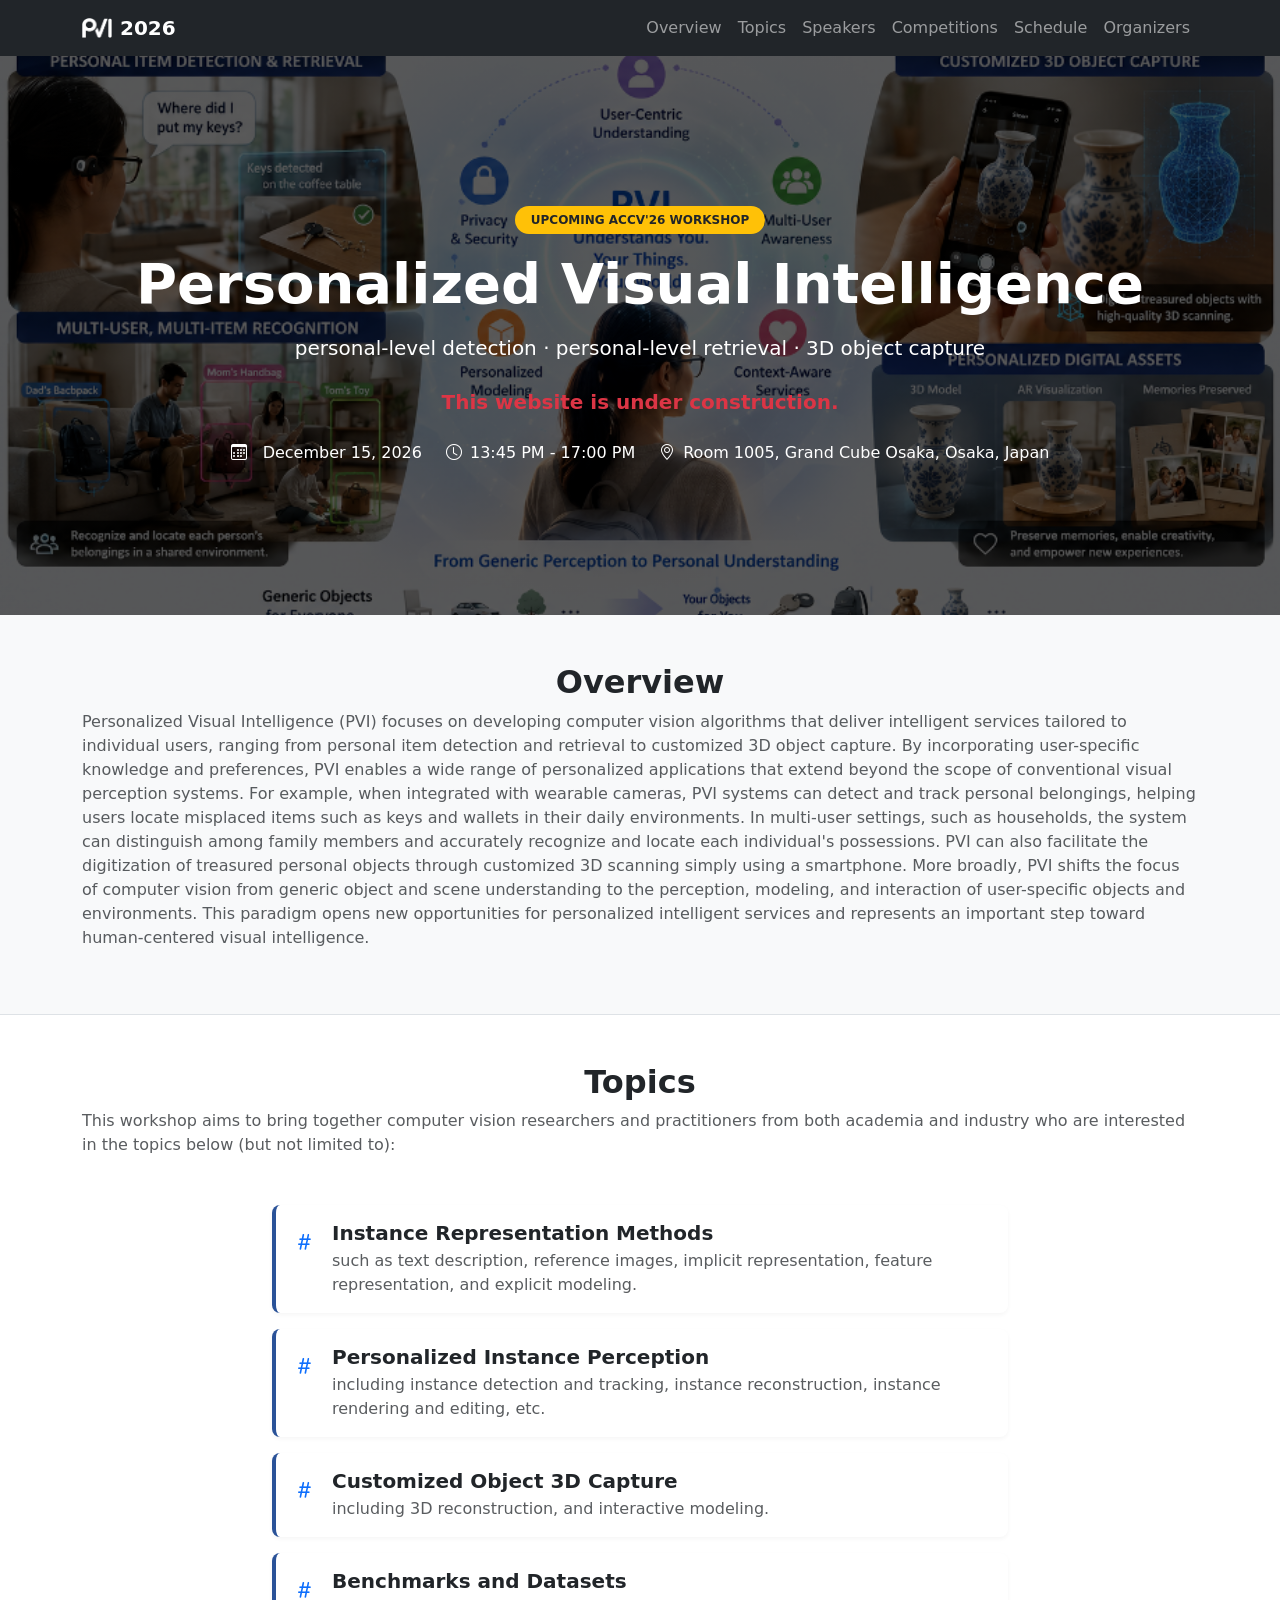
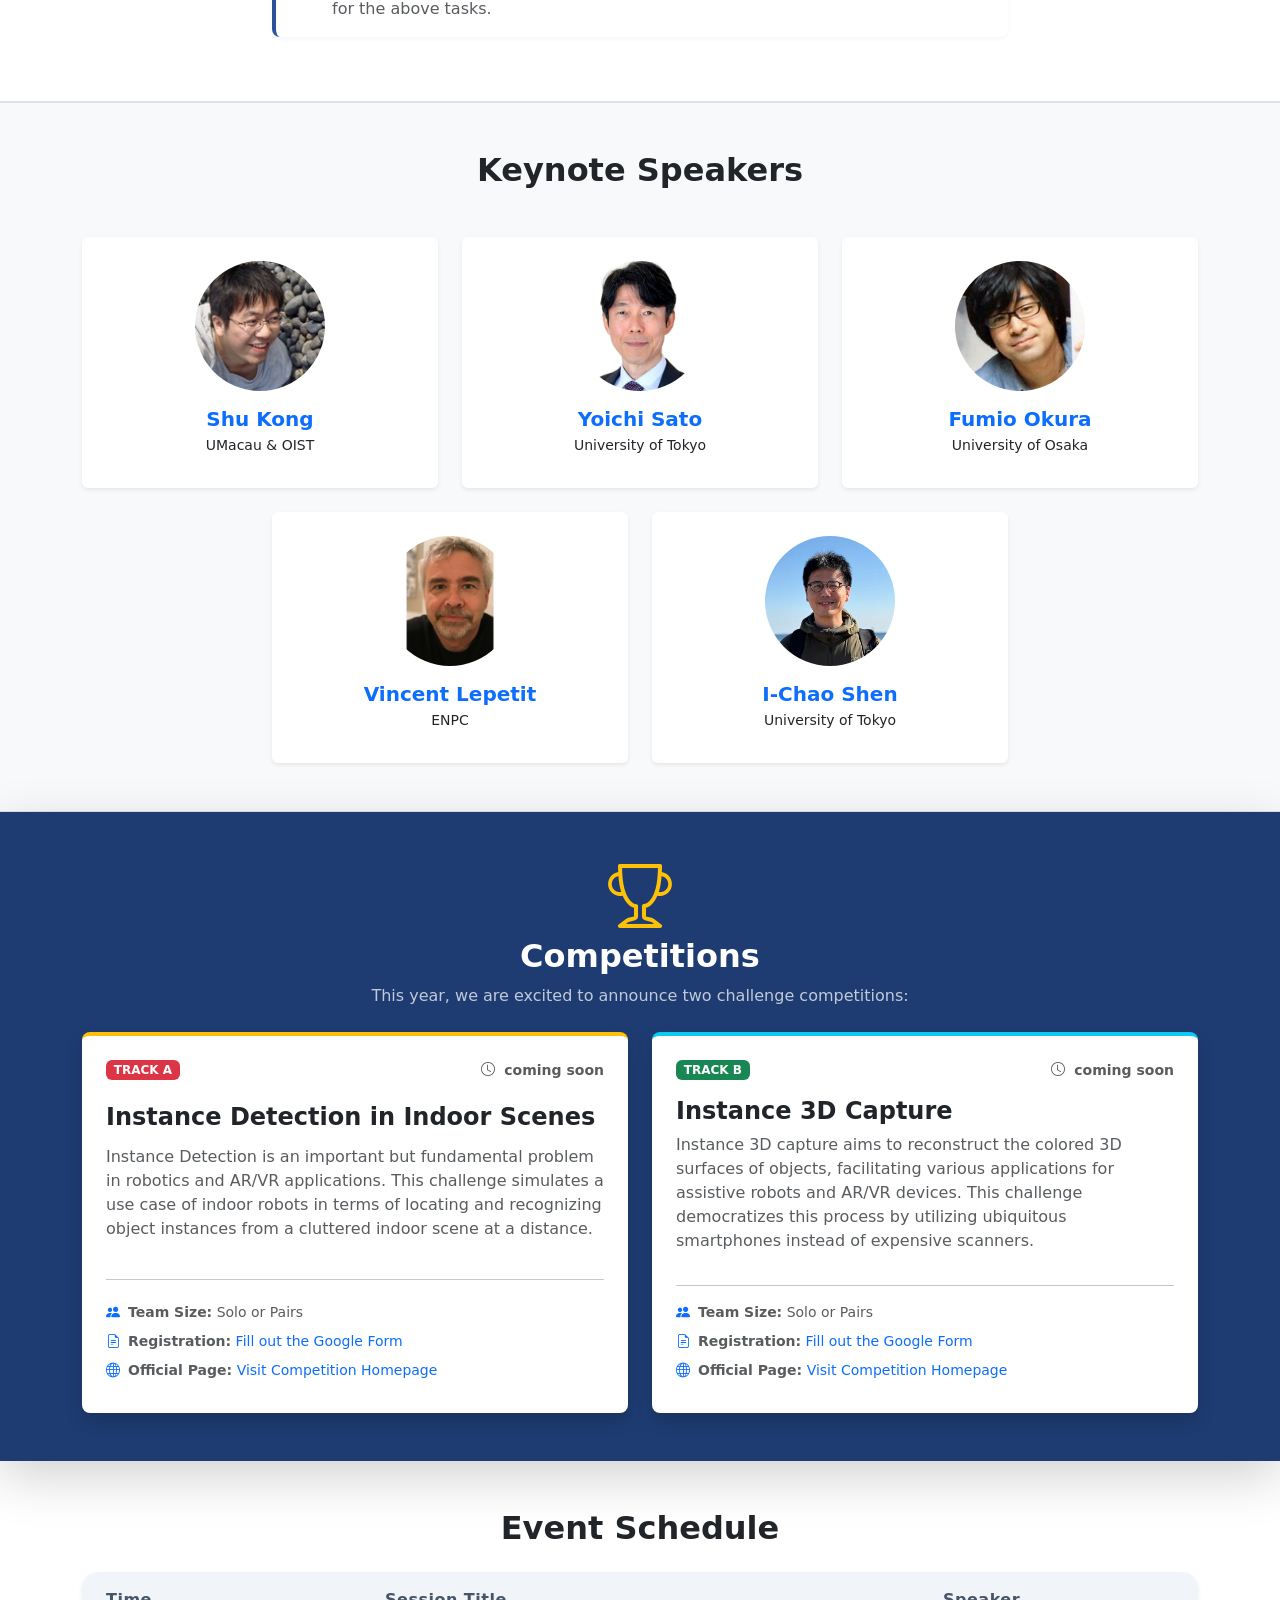
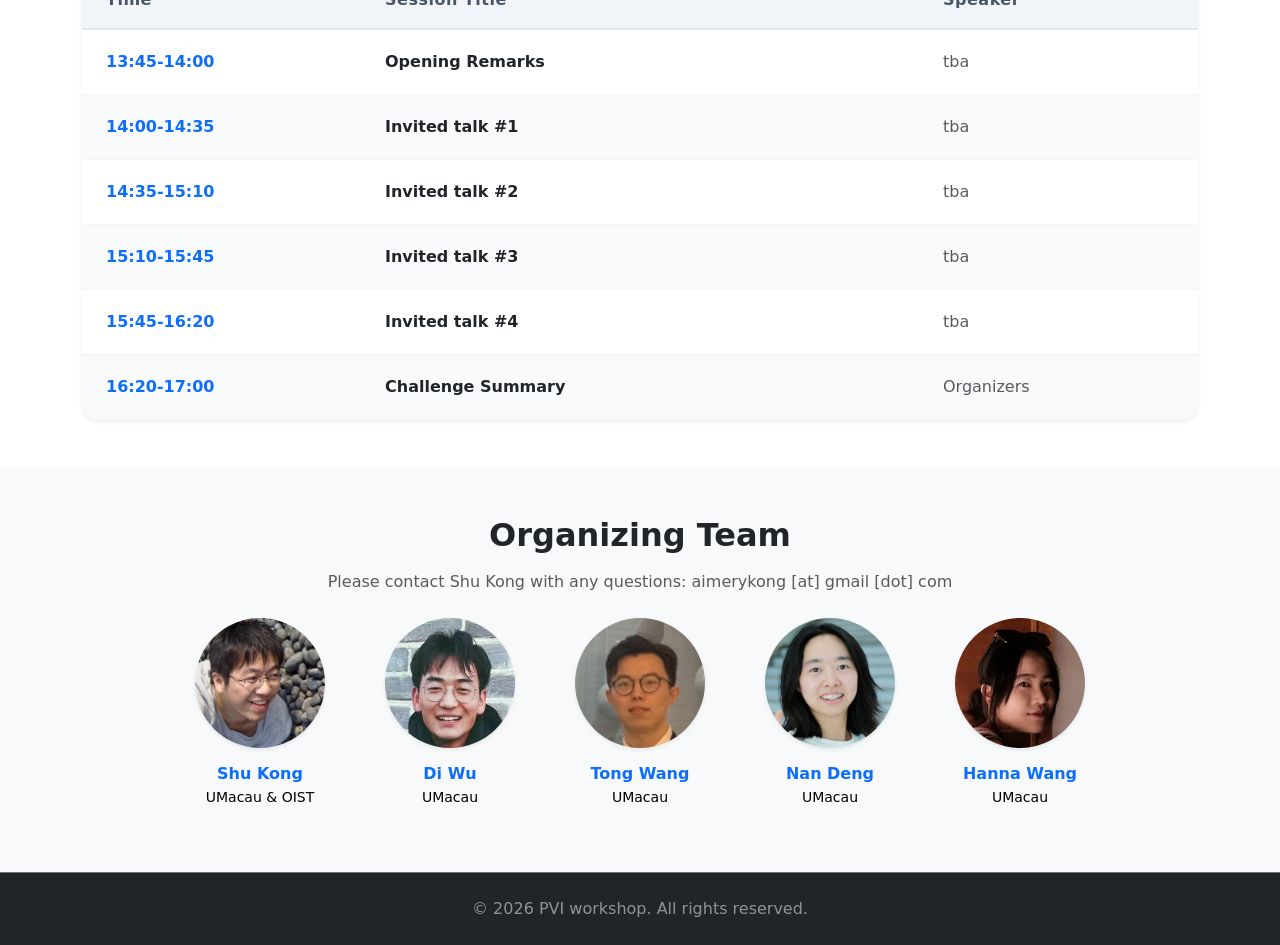
==== index.html @ 4483940f "update workshop data, time & room" ====
<!DOCTYPE html>
<html lang="en">
<head>
    <meta charset="UTF-8">
    <meta name="viewport" content="width=device-width, initial-scale=1.0">
    <title>PVI 2026</title>
    <!-- Bootstrap 5 CSS -->
    <link href="https://cdn.jsdelivr.net/npm/bootstrap@5.3.3/dist/css/bootstrap.min.css" rel="stylesheet">
    <!-- Bootstrap Icons -->
    <link href="https://cdn.jsdelivr.net/npm/bootstrap-icons@1.11.3/font/bootstrap-icons.min.css" rel="stylesheet">
    <style>
        .hero-section {
            background: linear-gradient(rgba(0, 0, 0, 0.65), rgba(0, 0, 0, 0.65)), 
                        url('assets/images/PVI_overview.png');
            
            background-size: cover;
            background-position: center;
            background-repeat: no-repeat;
            
            color: white;
            padding: 150px 0;
        }

        .speaker-card img, .organizer-card img {
            width: 130px;
            height: 130px;
            object-fit: cover;
        }

        .bg-competitions { background-color: #1e3c72; color: #ffffff; }
        
        .topic-list-item {
            padding: 1rem;
            background: #ffffff;
            border-radius: 8px;
            box-shadow: 0 2px 4px rgba(0,0,0,0.04);
            margin-bottom: 1rem;
            border-left: 4px solid #2a5298;
        }

        /*custom table*/
        .custom-table-modern {
            border-collapse: separate;
            border-spacing: 0;
        }
        .custom-table-modern thead th {
            background-color: #f1f5f9;
            color: #475569;
            font-weight: 700;
            font-size: 1rem;
            letter-spacing: 0.5px;
            padding: 16px 24px;
            border-bottom: 2px solid #e2e8f0;
        }
        .custom-table-modern tbody td {
            padding: 20px 24px;
            border-bottom: 1px solid #f1f5f9;
            transition: all 0.2s ease;
        }
        .custom-table-modern tbody tr:nth-child(even) td {
            background-color: #f8fafc;
        }
    </style>
</head>
<body>

    <!-- Navigation -->
    <nav class="navbar navbar-expand-lg navbar-dark bg-dark sticky-top">
        <div class="container">
            <a class="navbar-brand fw-bold d-inline-flex align-items-center" href="https://personalized-visual-intelligence.github.io">
                <img src="assets/images/PVI_white.png" alt="PVI Logo" width="30" height="20" class="me-2">
                2026
            </a>
            <button class="navbar-toggler" type="button" data-bs-toggle="collapse" data-bs-target="#navbarNav">
                <span class="navbar-toggler-icon"></span>
            </button>
            <div class="collapse navbar-collapse" id="navbarNav">
                <ul class="navbar-nav ms-auto">
                    <li class="nav-item"><a class="nav-link" href="#overview">Overview</a></li>
                    <li class="nav-item"><a class="nav-link" href="#topics">Topics</a></li>
                    <li class="nav-item"><a class="nav-link" href="#speakers">Speakers</a></li>
                    <li class="nav-item"><a class="nav-link" href="#competitions">Competitions</a></li>
                    <li class="nav-item"><a class="nav-link" href="#schedule">Schedule</a></li>
                    <li class="nav-item"><a class="nav-link" href="#organizers">Organizers</a></li>
                </ul>
            </div>
        </div>
    </nav>
    

    <!-- Hero Section -->
    <header class="hero-section text-center">
        <div class="container">
            <span class="badge bg-warning text-dark mb-3 px-3 py-2 rounded-pill fw-bold">UPCOMING ACCV'26 WORKSHOP</span>
            <h1 class="display-4 fw-bold mb-3">Personalized Visual Intelligence</h1>
            <p class="lead mb-4">personal-level detection ·  personal-level retrieval · 3D object capture</p>
            <p class="lead mb-4 text-danger fw-bold">This website is under construction.</p>
            <div class="d-flex justify-content-center gap-4">
                <div><i class="bi bi-calendar3 me-3"></i>December 15, 2026</div>
                <div><i class="bi bi-clock me-2"></i>13:45 PM - 17:00 PM</div>
                <div><i class="bi bi-geo-alt me-2"></i>Room 1005, Grand Cube Osaka, Osaka, Japan</div>
            </div>
        </div>
    </header>



    <!-- Overview Section -->
    <section id="overview" class="py-5 bg-light">
        <div class="container">
            <div class="row align-items-center">
                <h2 class="text-center fw-bold mb-2">Overview</h2>
                <p class="text-muted">
                    Personalized Visual Intelligence (PVI) focuses on developing computer vision algorithms that 
                    deliver intelligent services tailored to individual users, ranging from personal item detection 
                    and retrieval to customized 3D object capture. By incorporating user-specific knowledge and preferences, 
                    PVI enables a wide range of personalized applications that extend beyond the scope of conventional visual perception systems. 
                    For example, when integrated with wearable cameras, PVI systems can detect and track personal belongings, 
                    helping users locate misplaced items such as keys and wallets in their daily environments. 
                    In multi-user settings, such as households, the system can distinguish among family members and accurately recognize and locate each individual's possessions. 
                    PVI can also facilitate the digitization of treasured personal objects through customized 3D scanning simply using a smartphone. 
                    More broadly, PVI shifts the focus of computer vision from generic object and scene understanding to the perception, 
                    modeling, and interaction of user-specific objects and environments. 
                    This paradigm opens new opportunities for personalized intelligent services and represents an important step toward human-centered visual intelligence. 
                </p>
            </div>
        </div>
    </section>

    <!-- Topics Section -->
    <section id="topics" class="py-5 bg-white border-top border-bottom">
        <div class="container">
            <h2 class="text-center fw-bold mb-2">Topics</h2>
            <p class="text-muted mb-5">This workshop aims to bring together computer vision researchers and practitioners from both academia and industry who are interested in the topics below (but not limited to):</p>
            
            <div class="row justify-content-center">
                <div class="col-lg-8">
                    <!-- Bulleted Style List Group -->
                    <div class="topic-list-item d-flex align-items-start">
                        <i class="bi bi-hash text-primary fs-4 me-3 mt-1"></i>
                        <div>
                            <h5 class="fw-bold mb-1">Instance Representation Methods</h5>
                            <p class="text-muted mb-0">such as text description, reference images, implicit representation, feature representation, and explicit modeling.</p>
                        </div>
                    </div>

                    <div class="topic-list-item d-flex align-items-start">
                        <i class="bi bi-hash text-primary fs-4 me-3 mt-1"></i>
                        <div>
                            <h5 class="fw-bold mb-1">Personalized Instance Perception</h5>
                            <p class="text-muted mb-0">including instance detection and tracking, instance reconstruction, instance rendering and editing, etc.</p>
                        </div>
                    </div>

                    <div class="topic-list-item d-flex align-items-start">
                        <i class="bi bi-hash text-primary fs-4 me-3 mt-1"></i>
                        <div>
                            <h5 class="fw-bold mb-1">Customized Object 3D Capture</h5>
                            <p class="text-muted mb-0">including 3D reconstruction, and interactive modeling.</p>
                        </div>
                    </div>

                    <div class="topic-list-item d-flex align-items-start">
                        <i class="bi bi-hash text-primary fs-4 me-3 mt-1"></i>
                        <div>
                            <h5 class="fw-bold mb-1">Benchmarks and Datasets</h5>
                            <p class="text-muted mb-0">for the above tasks.</p>
                        </div>
                    </div>
                </div>
            </div>
        </div>
    </section>

    
    <!-- Speakers Section -->
    <section id="speakers" class="py-5 bg-light border-top border-bottom">
        <div class="container">
            <h2 class="text-center fw-bold mb-5">Keynote Speakers</h2>
            <div class="row g-4 justify-content-center">
                <!-- Speaker 1 -->
                <div class="col-md-5 col-lg-4">
                    <a href="http://aimerykong.github.io/" class="text-decoration-none" target="_blank">
                        <div class="card h-100 text-center shadow-sm p-4 speaker-card border-0">
                            <img src="assets/images/shu.jpg" class="rounded-circle mx-auto mb-3" alt="Shu Kong">
                            <h5 class="fw-bold mb-1 text-primary">Shu Kong</h5>
                            <p class="small mb-2">UMacau & OIST</p>
                        </div>
                    </a>
                </div>
                <!-- Speaker 2 -->
                <div class="col-md-5 col-lg-4">
                    <a href="https://sites.google.com/ut-vision.org/ysato/" class="text-decoration-none" target="_blank">
                        <div class="card h-100 text-center shadow-sm p-4 speaker-card border-0">
                            <img src="assets/images/yoichi-sato.png" class="rounded-circle mx-auto mb-3" alt="Yoichi Sato">
                            <h5 class="fw-bold mb-1 text-primary">Yoichi Sato</h5>
                            <p class="small mb-2">University of Tokyo</p>
                        </div>
                    </a>
                </div>
                <!-- Speaker 3 -->
                <div class="col-md-5 col-lg-4">
                    <a href="https://fokura.jp/" class="text-decoration-none" target="_blank">
                        <div class="card h-100 text-center shadow-sm p-4 speaker-card border-0">
                            <img src="assets/images/fumio-okura.jpg" class="rounded-circle mx-auto mb-3" alt="Fumio Okura">
                            <h5 class="fw-bold mb-1 text-primary">Fumio Okura</h5>
                            <p class="small mb-2">University of Osaka</p>
                        </div>
                    </a>
                </div>
                <!-- Speaker 4 -->
                <div class="col-md-5 col-lg-4">
                    <a href="https://vincentlepetit.github.io/publications/" class="text-decoration-none" target="_blank">
                        <div class="card h-100 text-center shadow-sm p-4 speaker-card border-0">
                            <img src="assets/images/vincent-lepetit.png" class="rounded-circle mx-auto mb-3" alt="Vincent Lepetit">
                            <h5 class="fw-bold mb-1 text-primary">Vincent Lepetit</h5>
                            <p class="small mb-2">ENPC</p>
                        </div>
                    </a>
                </div>
                <!-- Speaker 5 -->
                <div class="col-md-5 col-lg-4">
                    <a href="https://jdily.github.io/" class="text-decoration-none" target="_blank">
                        <div class="card h-100 text-center shadow-sm p-4 speaker-card border-0">
                            <img src="assets/images/ichao.jpg" class="rounded-circle mx-auto mb-3" alt="I-Chao Shen">
                            <h5 class="fw-bold mb-1 text-primary">I-Chao Shen</h5>
                            <p class="small mb-2">University of Tokyo</p>
                        </div>
                    </a>
                </div>
            </div>
        </div>
    </section>


    <!-- Competitions Section (Dark Slate Background for high contrast) -->
    <section id="competitions" class="py-5 bg-competitions shadow-lg">
        <div class="container">
            <div class="text-center mb-4">
                <i class="bi bi-trophy display-3 text-warning mb-2"></i>
                <h2 class="fw-bold">Competitions</h2>
                <p class="text-light opacity-75">This year, we are excited to announce two challenge competitions:</p>            
            </div>

            <div class="row g-4">
                <!-- Competition 1 -->
                <div class="col-md-6">
                    <div class="bg-white text-dark p-4 rounded-3 h-100 d-flex flex-column justify-content-between border-top border-4 border-warning shadow">
                        <div class="d-flex justify-content-between align-items-center mb-3">
                            <span class="badge bg-danger">TRACK A</span>
                            <small class="text-muted fw-bold"><i class="bi bi-clock me-1"></i> coming soon</small>
                        </div>
                        <h4 class="fw-bold mb-2">Instance Detection in Indoor Scenes</h4>
                        <p class="text-muted">
                            Instance Detection is an important but fundamental problem in robotics and AR/VR applications. 
                            This challenge simulates a use case of indoor robots in terms of locating and recognizing object instances from a cluttered indoor scene at a distance.
                        </p>
                        <hr>
                        
                        <ul class="list-unstyled text-muted small mb-0">
                            <li class="mb-2">
                                <i class="bi bi-people-fill text-primary me-2"></i><strong>Team Size:</strong> Solo or Pairs
                            </li>
                            <li class="mb-2">
                                <i class="bi bi-file-earmark-text text-primary me-2"></i><strong>Registration:</strong> 
                                <a href="#" target="_blank" class="text-decoration-none">Fill out the Google Form</a>
                            </li>
                            <li class="mb-2">
                                <i class="bi bi-globe text-primary me-2"></i><strong>Official Page:</strong> 
                                <a href="#" target="_blank" class="text-decoration-none">Visit Competition Homepage</a>
                            </li>
                        </ul>
                    </div>
                </div>
                
                <!-- Competition 2 -->
                <div class="col-md-6">
                    <div class="bg-white text-dark p-4 rounded-3 h-100 d-flex flex-column justify-content-between border-top border-4 border-info shadow">
                        <div class="d-flex justify-content-between align-items-center mb-3">
                            <span class="badge bg-success">TRACK B</span>
                            <small class="text-muted fw-bold"><i class="bi bi-clock me-1"></i> coming soon</small>
                        </div>
                        <h4 class="fw-bold mb-2">Instance 3D Capture</h4>
                        <p class="text-muted">
                            Instance 3D capture aims to reconstruct the colored 3D surfaces of objects, facilitating various applications for assistive robots and AR/VR devices. 
                            This challenge democratizes this process by utilizing ubiquitous smartphones instead of expensive scanners.
                        </p>
                        <hr>

                        <ul class="list-unstyled text-muted small mb-0">
                            <li class="mb-2">
                                <i class="bi bi-people-fill text-primary me-2"></i><strong>Team Size:</strong> Solo or Pairs
                            </li>
                            <li class="mb-2">
                                <i class="bi bi-file-earmark-text text-primary me-2"></i><strong>Registration:</strong> 
                                <a href="#" target="_blank" class="text-decoration-none">Fill out the Google Form</a>
                            </li>
                            <li class="mb-2">
                                <i class="bi bi-globe text-primary me-2"></i><strong>Official Page:</strong> 
                                <a href="#" target="_blank" class="text-decoration-none">Visit Competition Homepage</a>
                            </li>
                        </ul>
                    </div>
                </div>
            </div>
        </div>
    </section>

    <!-- Schedule Section -->
    <section id="schedule" class="py-5 bg-schedule">
        <div class="container">
            <h2 class="text-center fw-bold mb-4">Event Schedule</h2>
            <div class="table-responsive shadow-sm rounded-4 border-0">
                <table class="table table-hover align-middle mb-0 custom-table-modern">
                    <thead>
                        <tr>
                            <th style="width: 25%">Time</th>
                            <th style="width: 50%">Session Title</th>
                            <th style="width: 25%">Speaker</th>
                        </tr>
                    </thead>
                    <tbody>
                        <tr>
                            <td class="fw-bold text-primary">13:45-14:00</td>
                            <td><span class="fw-bold text-dark">Opening Remarks</span></td>
                            <td><span class="text-muted">tba</span></td>
                        </tr>
                        <tr>
                            <td class="fw-bold text-primary">14:00-14:35</td>
                            <td><span class="fw-bold text-dark">Invited talk #1</span></td>
                            <td><span class="text-muted">tba</span></td>
                        </tr>
                        <tr>
                            <td class="fw-bold text-primary">14:35-15:10</td>
                            <td><span class="fw-bold text-dark">Invited talk #2</span></td>
                            <td><span class="text-muted">tba</span></td>
                        </tr>
                        <tr>
                            <td class="fw-bold text-primary">15:10-15:45</td>
                            <td><span class="fw-bold text-dark">Invited talk #3</span></td>
                            <td><span class="text-muted">tba</span></td>
                        </tr>
                        <tr>
                            <td class="fw-bold text-primary">15:45-16:20</td>
                            <td><span class="fw-bold text-dark">Invited talk #4</span></td>
                            <td><span class="text-muted">tba</span></td>
                        </tr>
                        <tr>
                            <td class="fw-bold text-primary">16:20-17:00</td>
                            <td><span class="fw-bold text-dark">Challenge Summary</span></td>
                            <td><span class="text-muted">Organizers</span></td>
                        </tr>
                    </tbody>
                </table>
            </div>
        </div>
    </section>



    <!-- Organizers Section -->
    <section id="organizers" class="py-5 bg-light">
        <div class="container">
            <h2 class="text-center fw-bold mb-3">Organizing Team</h2>
            <p class="text-center text-muted mb-4">Please contact Shu Kong with any questions: aimerykong [at] gmail [dot] com </p>
            <div class="row g-4 justify-content-center">
                <!-- Organizer 1 -->
                <div class="col-6 col-md-2">
                    <a href="http://aimerykong.github.io/" class="text-decoration-none" target="_blank">
                        <div class="text-center organizer-card">
                            <img src="assets/images/shu.jpg" class="rounded-circle mx-auto mb-3 shadow-sm" alt="Shu Kong">
                            <h6 class="fw-bold mb-1">Shu Kong</h6>
                            <p class="text-black small">UMacau & OIST</p>
                        </div>
                    </a>
                </div>
                <!-- Organizer 2 -->
                <div class="col-6 col-md-2">
                    <a href="https://diwu96063.github.io/" class="text-decoration-none" target="_blank">
                        <div class="text-center organizer-card">
                            <img src="assets/images/Di-Wu.jpg" class="rounded-circle mx-auto mb-3 shadow-sm" alt="Di Wu">
                            <h6 class="fw-bold mb-1">Di Wu</h6>
                            <p class="text-black small">UMacau</p>
                        </div>
                    </a>
                </div>
                <!-- Organizer 3 -->
                <div class="col-6 col-md-2">
                    <a href="https://leowangtong.github.io/" class="text-decoration-none" target="_blank">
                        <div class="text-center organizer-card">
                            <img src="assets/images/Tong-Wang.jpg" class="rounded-circle mx-auto mb-3 shadow-sm" alt="Tong Wang">
                            <h6 class="fw-bold mb-1">Tong Wang</h6>
                            <p class="text-black small">UMacau</p>
                        </div>
                    </a>
                </div>
                <!-- Organizer 4 -->
                <div class="col-6 col-md-2">
                    <a href="https://elowendeng.github.io/" class="text-decoration-none" target="_blank">
                        <div class="text-center organizer-card">
                            <img src="assets/images/Nan-Deng.jpeg" class="rounded-circle mx-auto mb-3 shadow-sm" alt="Nan Deng">
                            <h6 class="fw-bold mb-1">Nan Deng</h6>
                            <p class="text-black small">UMacau</p>
                        </div>
                    </a>
                </div>
                <!-- Organizer 5 -->
                <div class="col-6 col-md-2">
                    <a href="https://hannawang09.github.io/" class="text-decoration-none" target="_blank">
                        <div class="text-center organizer-card">
                            <img src="assets/images/Hanna-Wang.jpg" class="rounded-circle mx-auto mb-3 shadow-sm" alt="Hanna Wang">
                            <h6 class="fw-bold mb-1">Hanna Wang</h6>
                            <p class="text-black small">UMacau</p>
                        </div>
                    </a>
                </div>
            </div>
        </div>
    </section>
    
    <!-- Footer -->
    <footer class="bg-dark text-white-50 text-center py-4 border-top border-secondary">
        <div class="container">
            <p class="mb-0">&copy; 2026 PVI workshop. All rights reserved.</p>
        </div>
    </footer>

    <!-- Bootstrap 5 JS Bundle with Popper -->
    <script src="https://cdn.jsdelivr.net/npm/bootstrap@5.3.3/dist/js/bootstrap.bundle.min.js"></script>
</body>
</html>
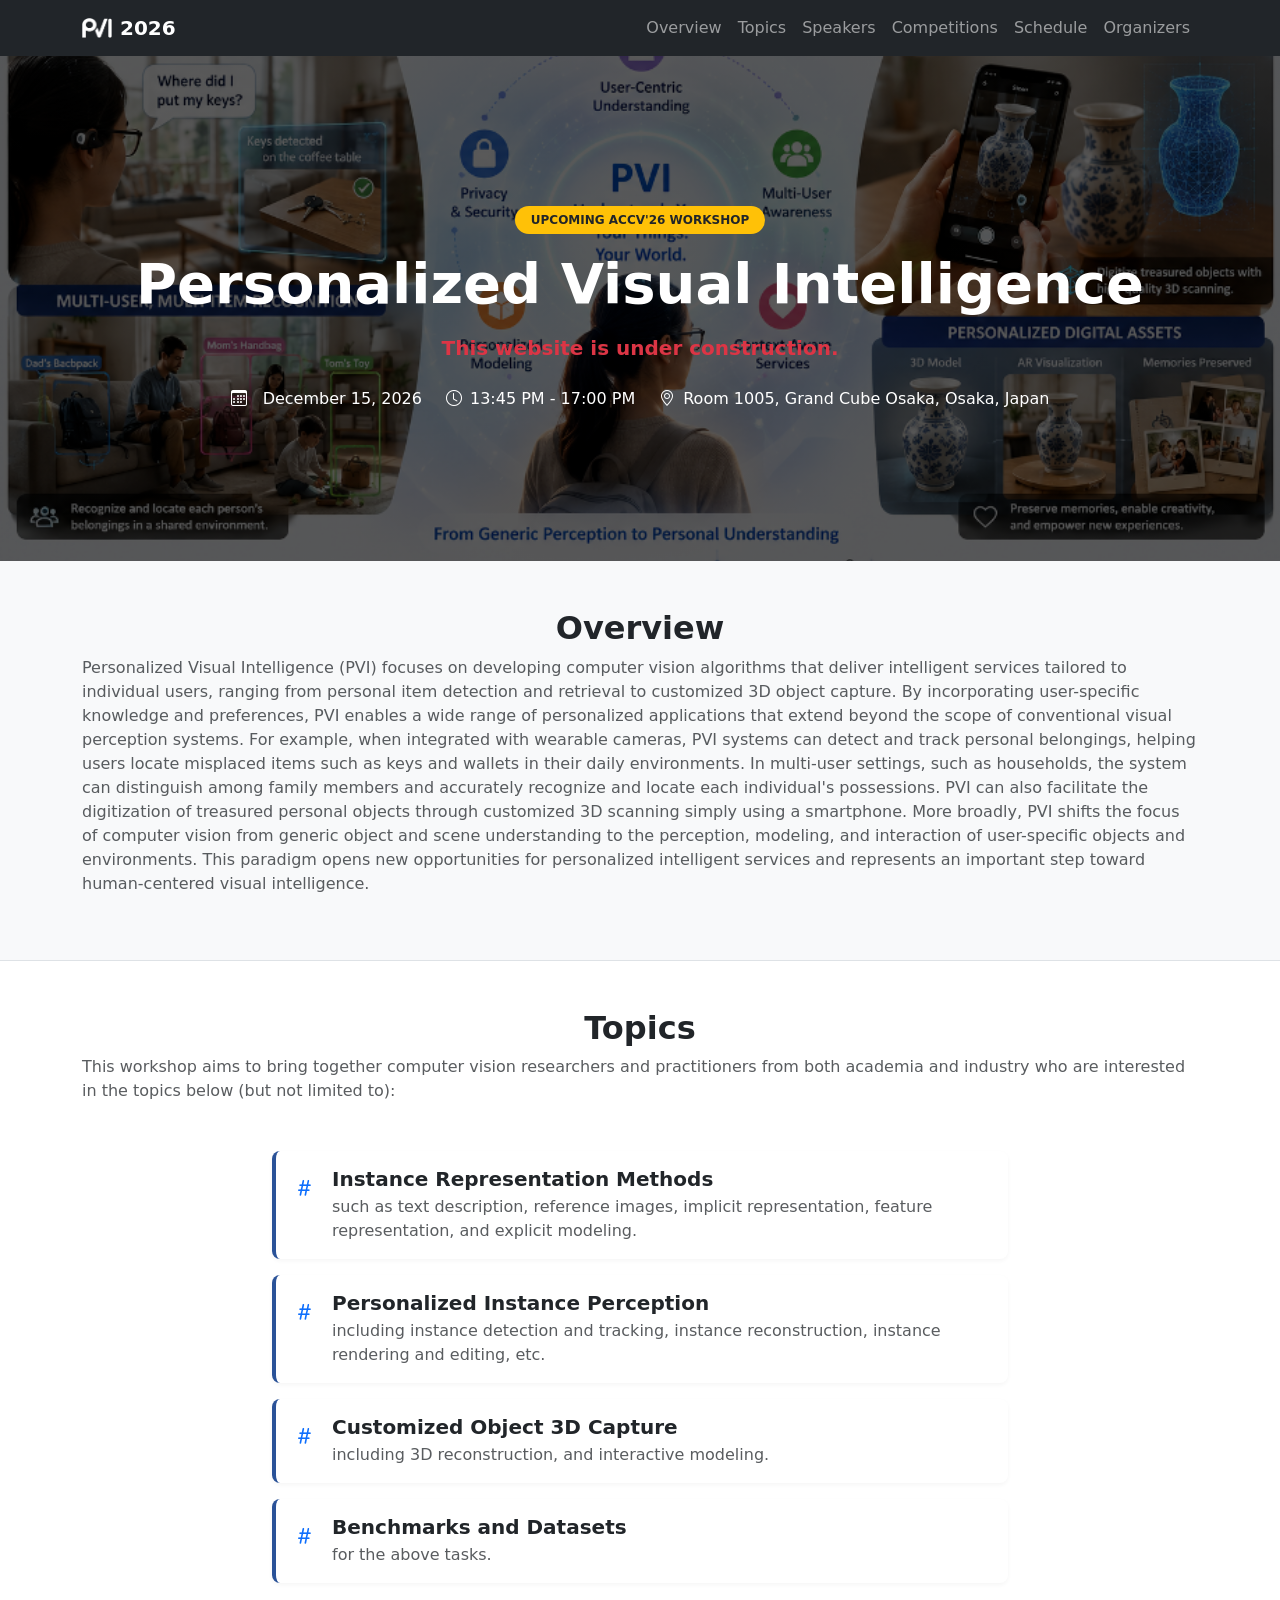
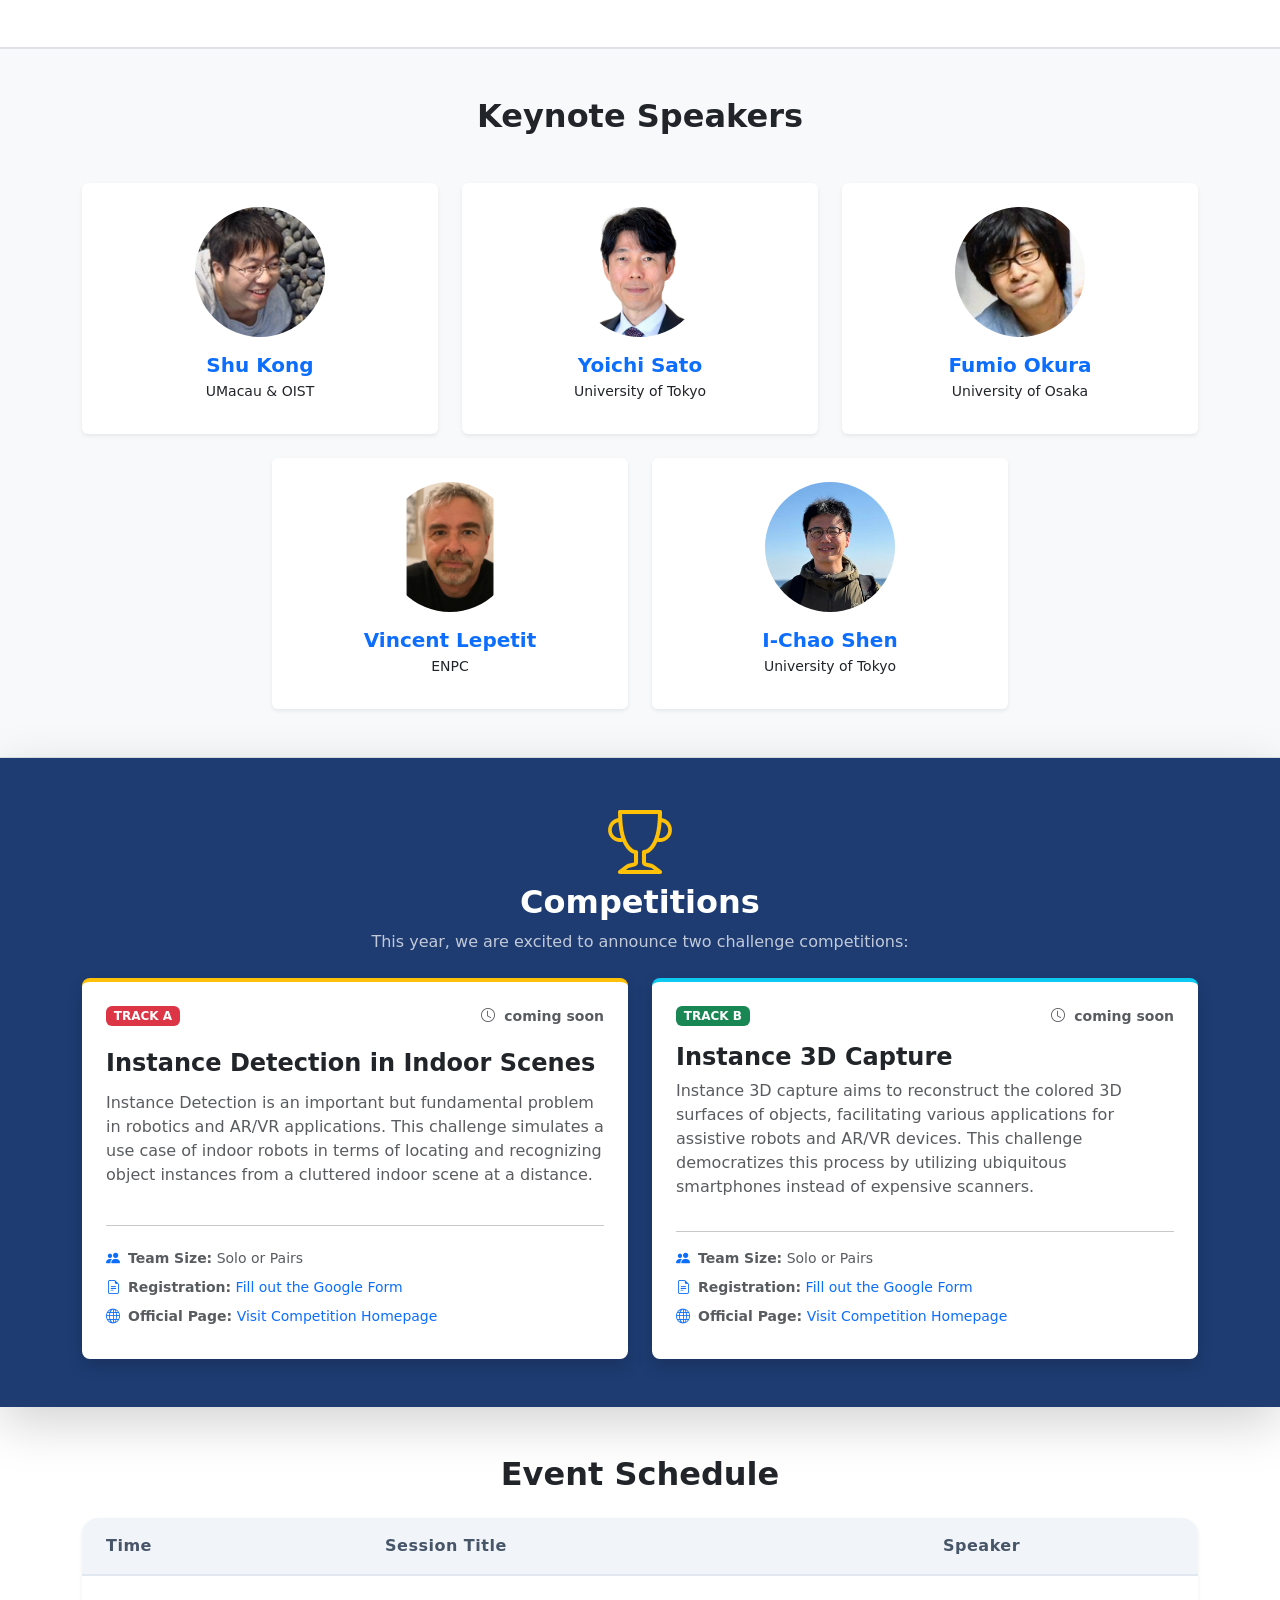
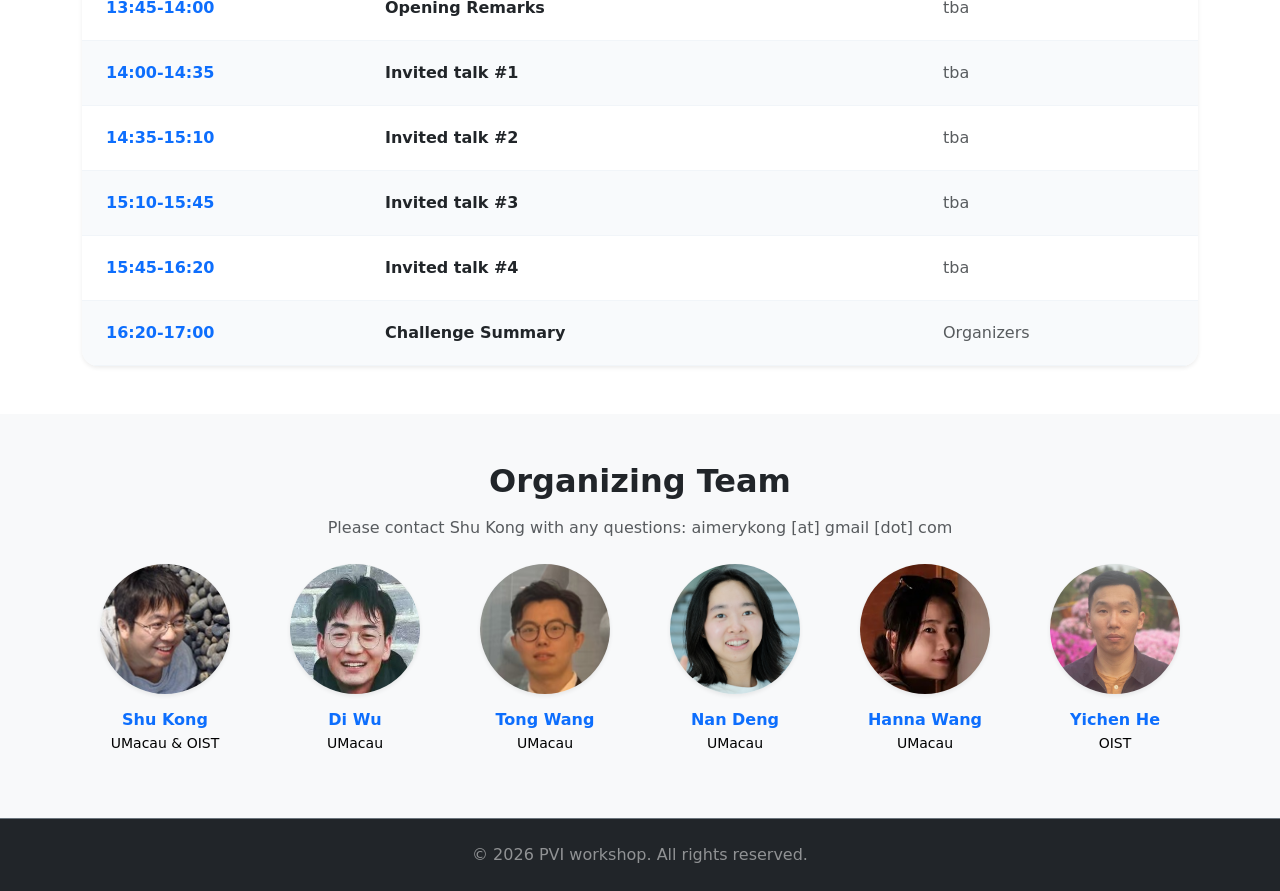
==== commit c2e99fce: "update organizer" ====
--- a/index.html
+++ b/index.html
@@ -3,6 +3,23 @@
 <head>
     <meta charset="UTF-8">
     <meta name="viewport" content="width=device-width, initial-scale=1.0">
+    
+    <!-- Global site tag (gtag.js) - Google Analytics -->
+    <script async src="https://www.googletagmanager.com/gtag/js?id=G-MRE0KJEFWQ"></script>
+    <script>
+      window.dataLayer = window.dataLayer || [];
+      function gtag(){dataLayer.push(arguments);}
+      gtag('js', new Date());
+      gtag('config', 'G-MRE0KJEFWQ');
+    </script>
+
+    <!--Open Graph Related Stuff-->
+    <meta property="og:title" content="Personalized Visual Intelligence">
+    <meta property="og:url" content="https://personalized-visual-intelligence.github.io">
+    <meta property="og:type" content="article">
+    <meta property="og:image" content="https://personalized-visual-intelligence.github.io/assets/images/PVI_overview.png">
+
+
     <title>PVI 2026</title>
     <!-- Bootstrap 5 CSS -->
     <link href="https://cdn.jsdelivr.net/npm/bootstrap@5.3.3/dist/css/bootstrap.min.css" rel="stylesheet">
@@ -93,7 +110,6 @@
         <div class="container">
             <span class="badge bg-warning text-dark mb-3 px-3 py-2 rounded-pill fw-bold">UPCOMING ACCV'26 WORKSHOP</span>
             <h1 class="display-4 fw-bold mb-3">Personalized Visual Intelligence</h1>
-            <p class="lead mb-4">personal-level detection ·  personal-level retrieval · 3D object capture</p>
             <p class="lead mb-4 text-danger fw-bold">This website is under construction.</p>
             <div class="d-flex justify-content-center gap-4">
                 <div><i class="bi bi-calendar3 me-3"></i>December 15, 2026</div>
@@ -414,6 +430,16 @@
                         </div>
                     </a>
                 </div>
+                <!-- Organizer 6 -->
+                <div class="col-6 col-md-2">
+                    <a href="https://www.linkedin.com/in/yichen-he/" class="text-decoration-none" target="_blank">
+                        <div class="text-center organizer-card">
+                            <img src="assets/images/Yichen-He.jpg" class="rounded-circle mx-auto mb-3 shadow-sm" alt="Yichen He">
+                            <h6 class="fw-bold mb-1">Yichen He</h6>
+                            <p class="text-black small">OIST</p>
+                        </div>
+                    </a>
+                </div>
             </div>
         </div>
     </section>
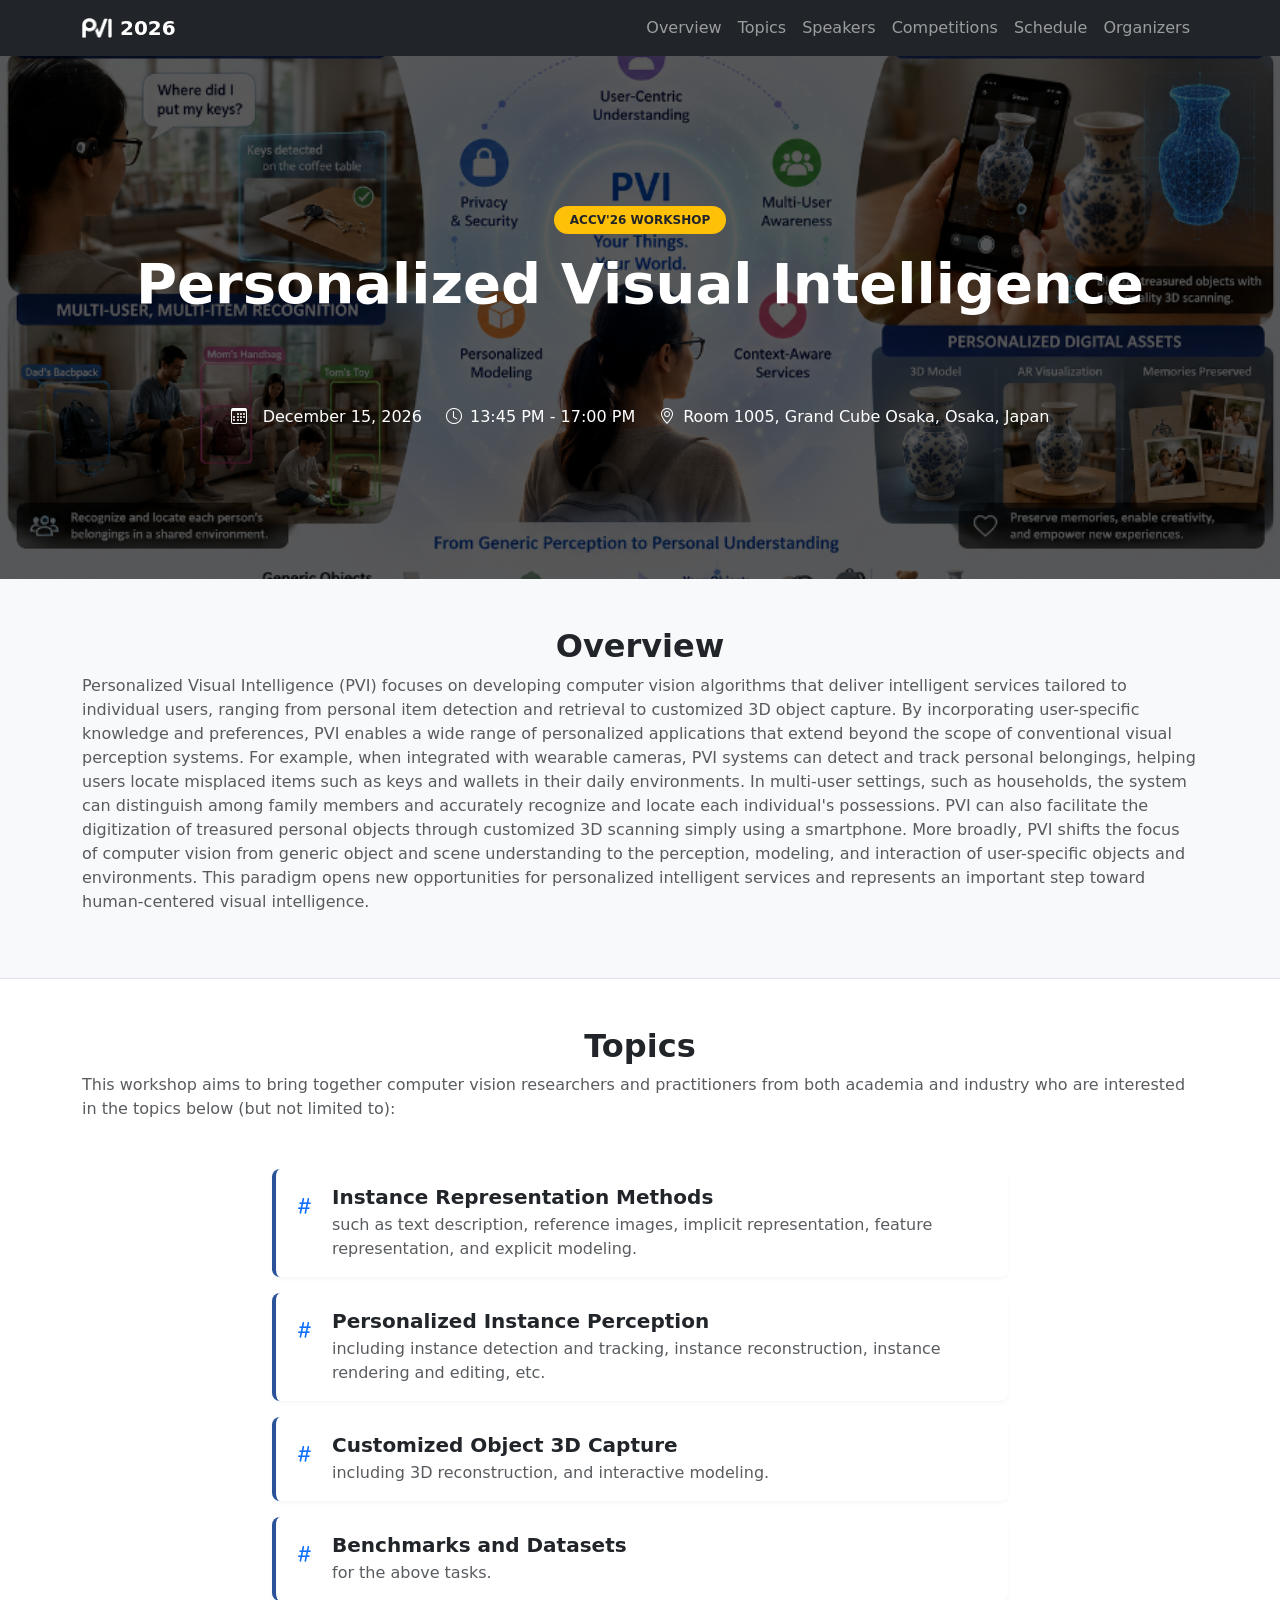
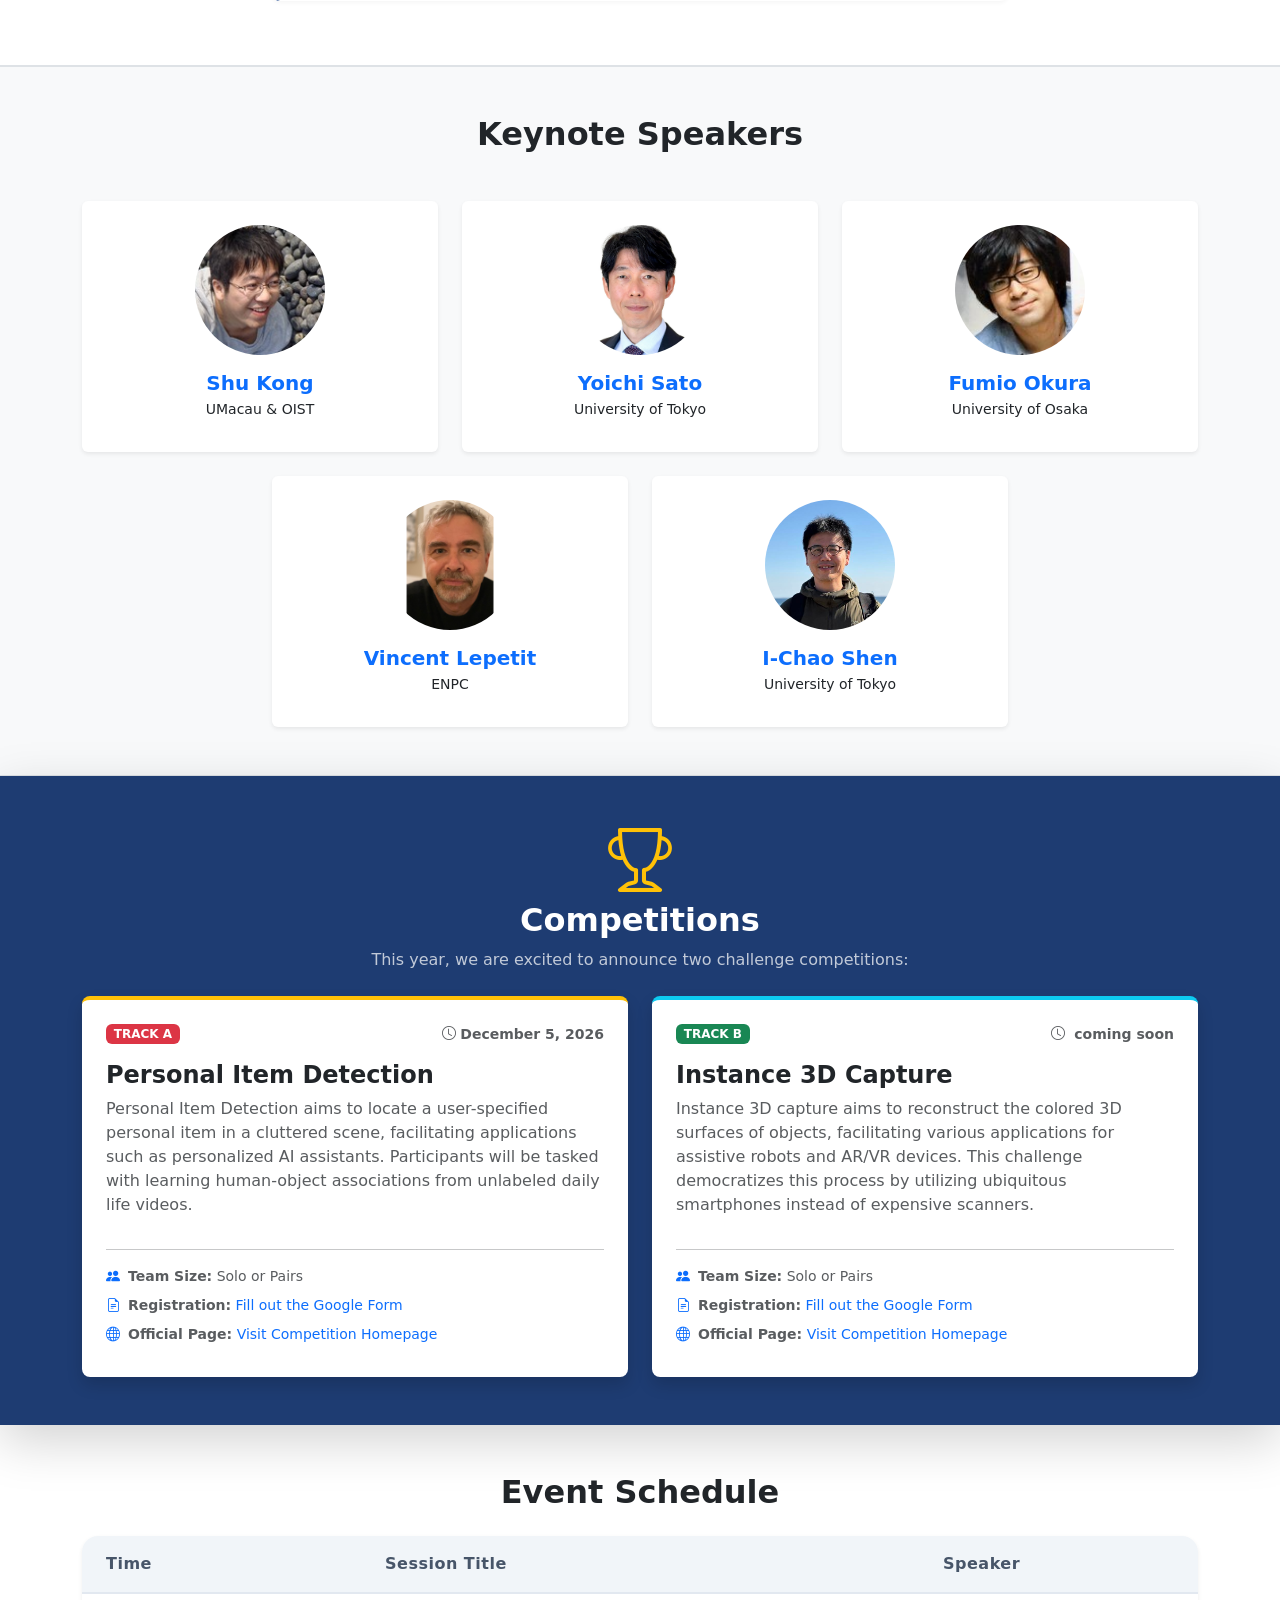
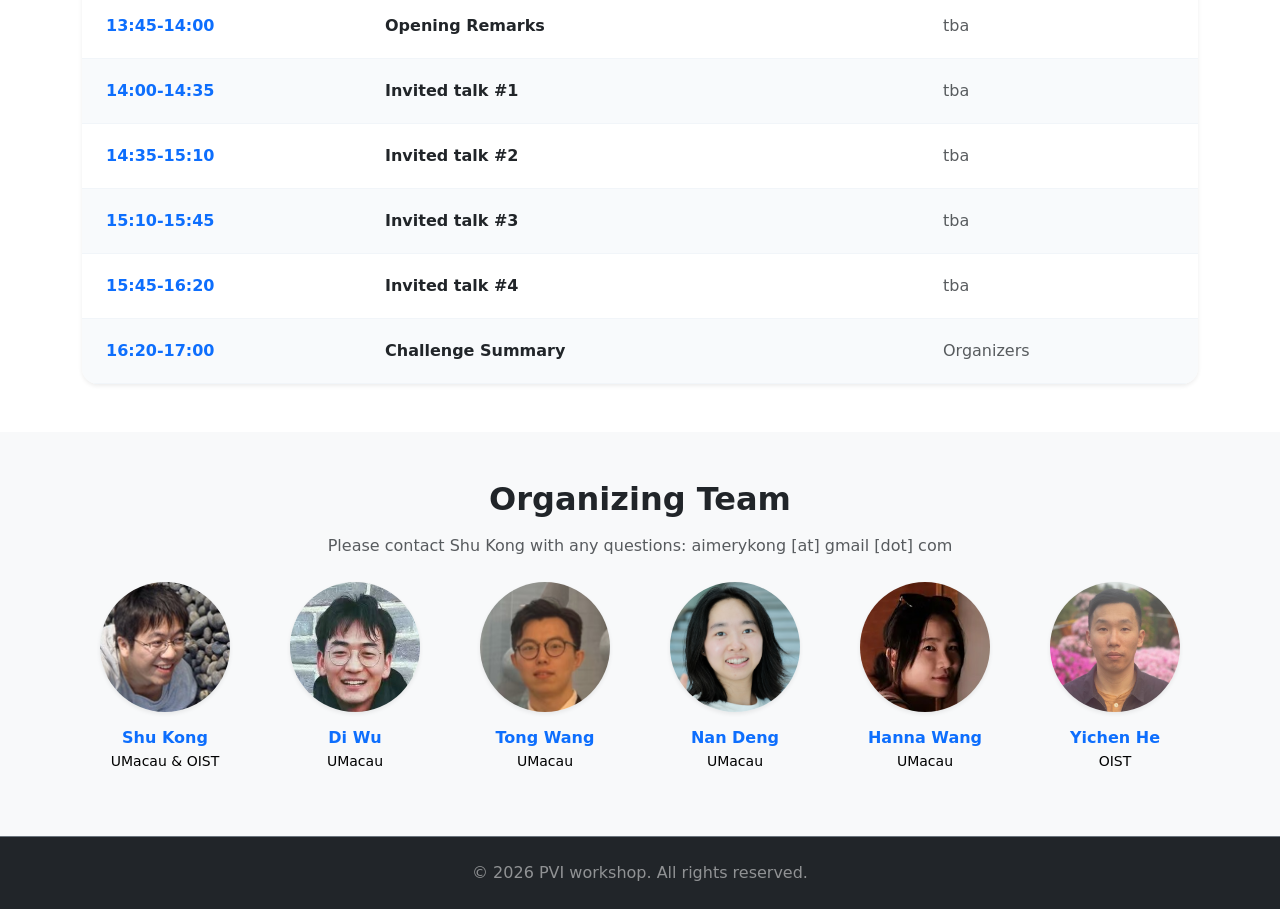
==== commit ddf4e62c: "release PID challenge" ====
--- a/index.html
+++ b/index.html
@@ -108,9 +108,12 @@
     <!-- Hero Section -->
     <header class="hero-section text-center">
         <div class="container">
-            <span class="badge bg-warning text-dark mb-3 px-3 py-2 rounded-pill fw-bold">UPCOMING ACCV'26 WORKSHOP</span>
+            <span class="badge bg-warning text-dark mb-3 px-3 py-2 rounded-pill fw-bold">ACCV'26 WORKSHOP</span>
             <h1 class="display-4 fw-bold mb-3">Personalized Visual Intelligence</h1>
-            <p class="lead mb-4 text-danger fw-bold">This website is under construction.</p>
+            <!-- <p class="lead mb-4 text-danger fw-bold">This website is under construction.</p> -->
+            <br>
+            <br>
+            <br>
             <div class="d-flex justify-content-center gap-4">
                 <div><i class="bi bi-calendar3 me-3"></i>December 15, 2026</div>
                 <div><i class="bi bi-clock me-2"></i>13:45 PM - 17:00 PM</div>
@@ -264,12 +267,12 @@
                     <div class="bg-white text-dark p-4 rounded-3 h-100 d-flex flex-column justify-content-between border-top border-4 border-warning shadow">
                         <div class="d-flex justify-content-between align-items-center mb-3">
                             <span class="badge bg-danger">TRACK A</span>
-                            <small class="text-muted fw-bold"><i class="bi bi-clock me-1"></i> coming soon</small>
-                        </div>
-                        <h4 class="fw-bold mb-2">Instance Detection in Indoor Scenes</h4>
+                            <small class="text-muted fw-bold"><i class="bi bi-clock me-1"></i>December 5, 2026</small>
+                        </div>
+                        <h4 class="fw-bold mb-2">Personal Item Detection</h4>
                         <p class="text-muted">
-                            Instance Detection is an important but fundamental problem in robotics and AR/VR applications. 
-                            This challenge simulates a use case of indoor robots in terms of locating and recognizing object instances from a cluttered indoor scene at a distance.
+                            Personal Item Detection aims to locate a user-specified personal item in a cluttered scene, facilitating applications such as personalized AI assistants. 
+                            Participants will be tasked with learning human-object associations from unlabeled daily life videos.
                         </p>
                         <hr>
                         
@@ -279,11 +282,11 @@
                             </li>
                             <li class="mb-2">
                                 <i class="bi bi-file-earmark-text text-primary me-2"></i><strong>Registration:</strong> 
-                                <a href="#" target="_blank" class="text-decoration-none">Fill out the Google Form</a>
+                                <a href="https://docs.google.com/forms/d/e/1FAIpQLSfYFdIjacH3eAB32eN7kWuGYv6YisNajxw6nxyBDcl8UDlvyA/viewform?usp=publish-editor" target="_blank" class="text-decoration-none">Fill out the Google Form</a>
                             </li>
                             <li class="mb-2">
                                 <i class="bi bi-globe text-primary me-2"></i><strong>Official Page:</strong> 
-                                <a href="#" target="_blank" class="text-decoration-none">Visit Competition Homepage</a>
+                                <a href="https://www.codabench.org/competitions/18336/" target="_blank" class="text-decoration-none">Visit Competition Homepage</a>
                             </li>
                         </ul>
                     </div>
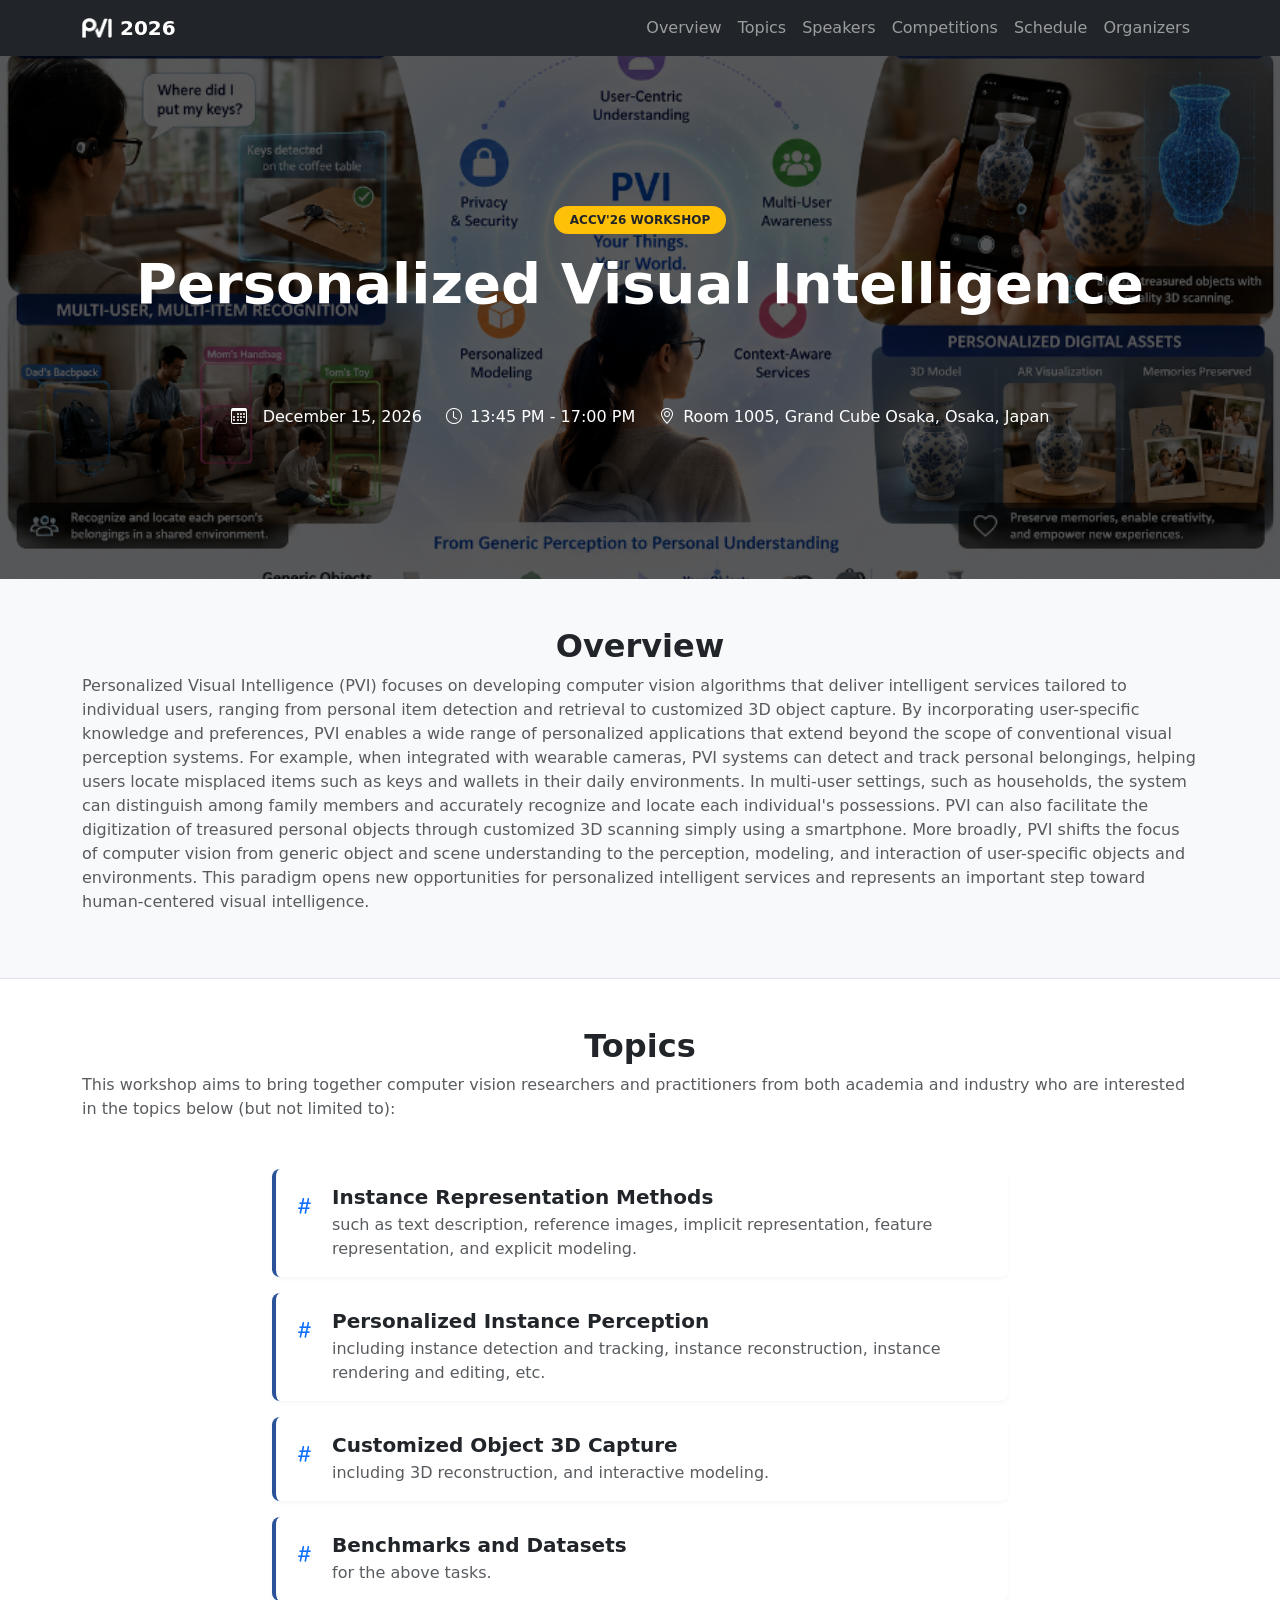
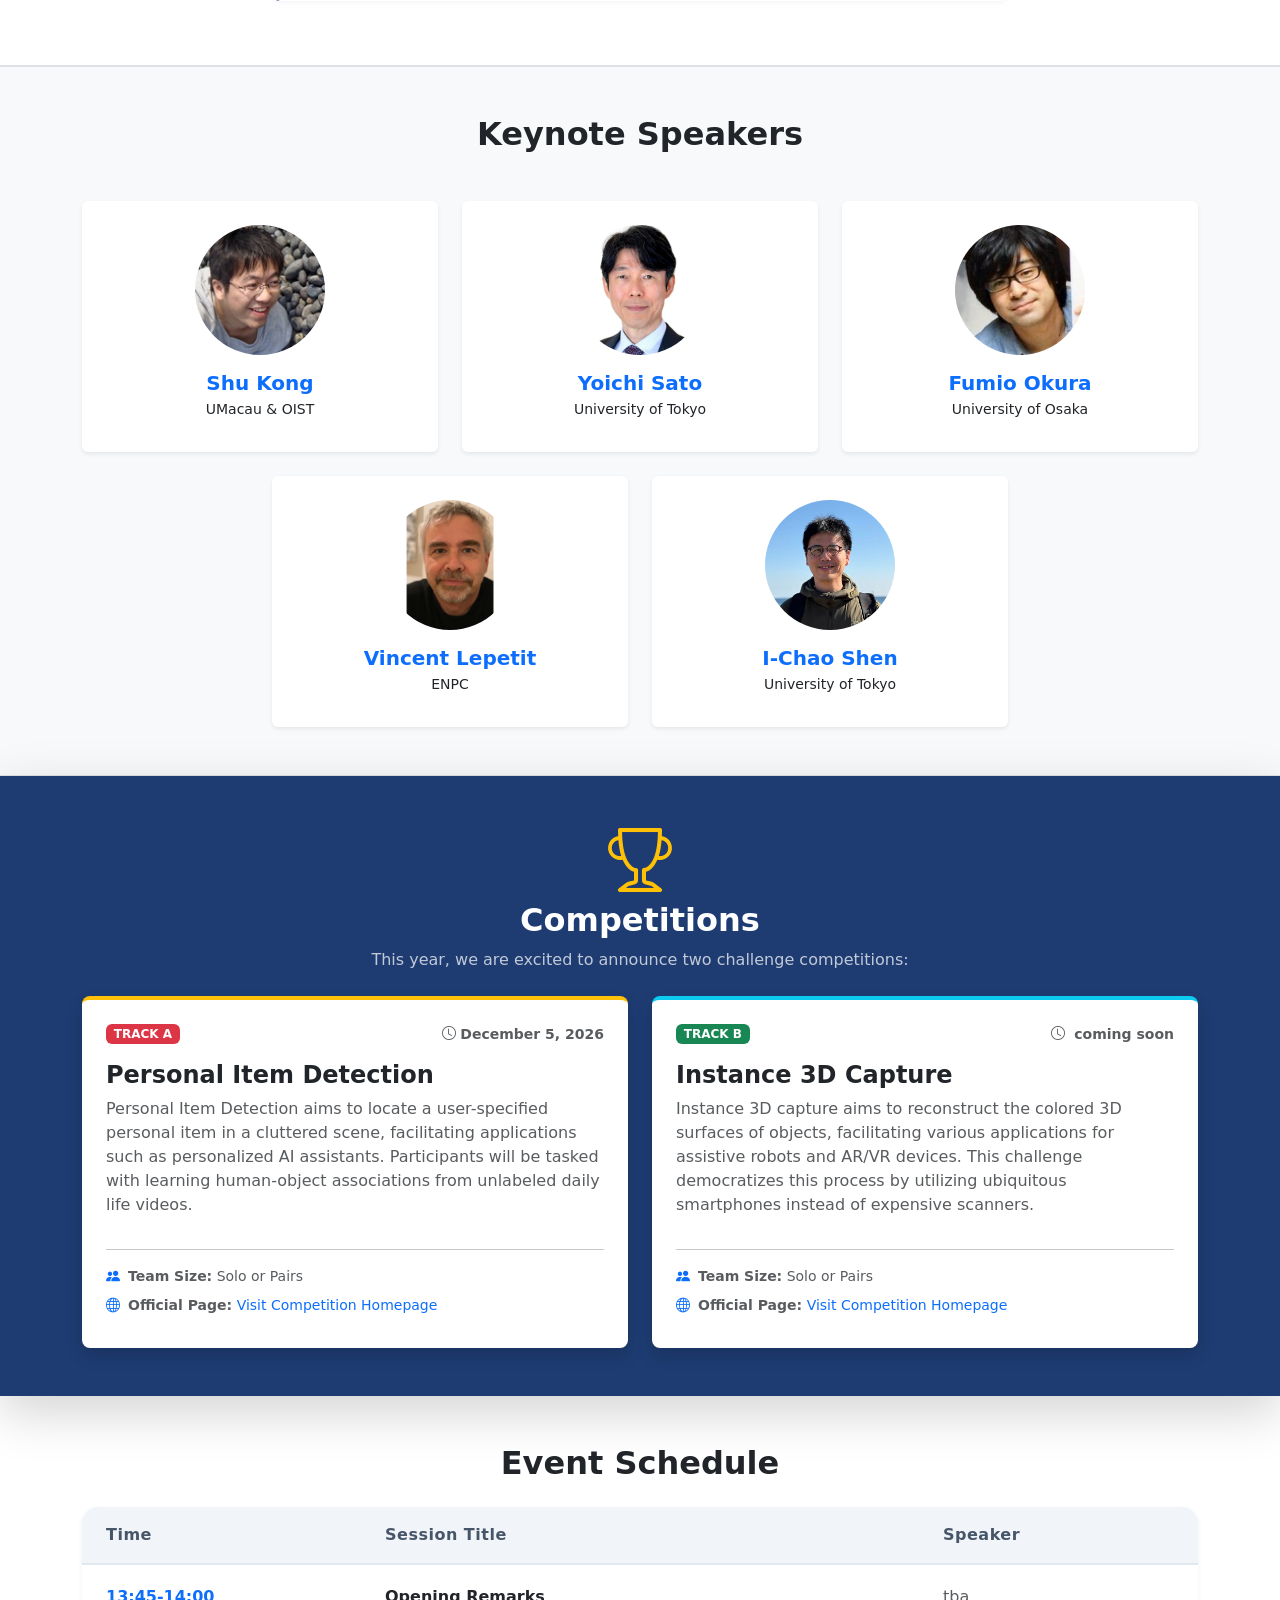
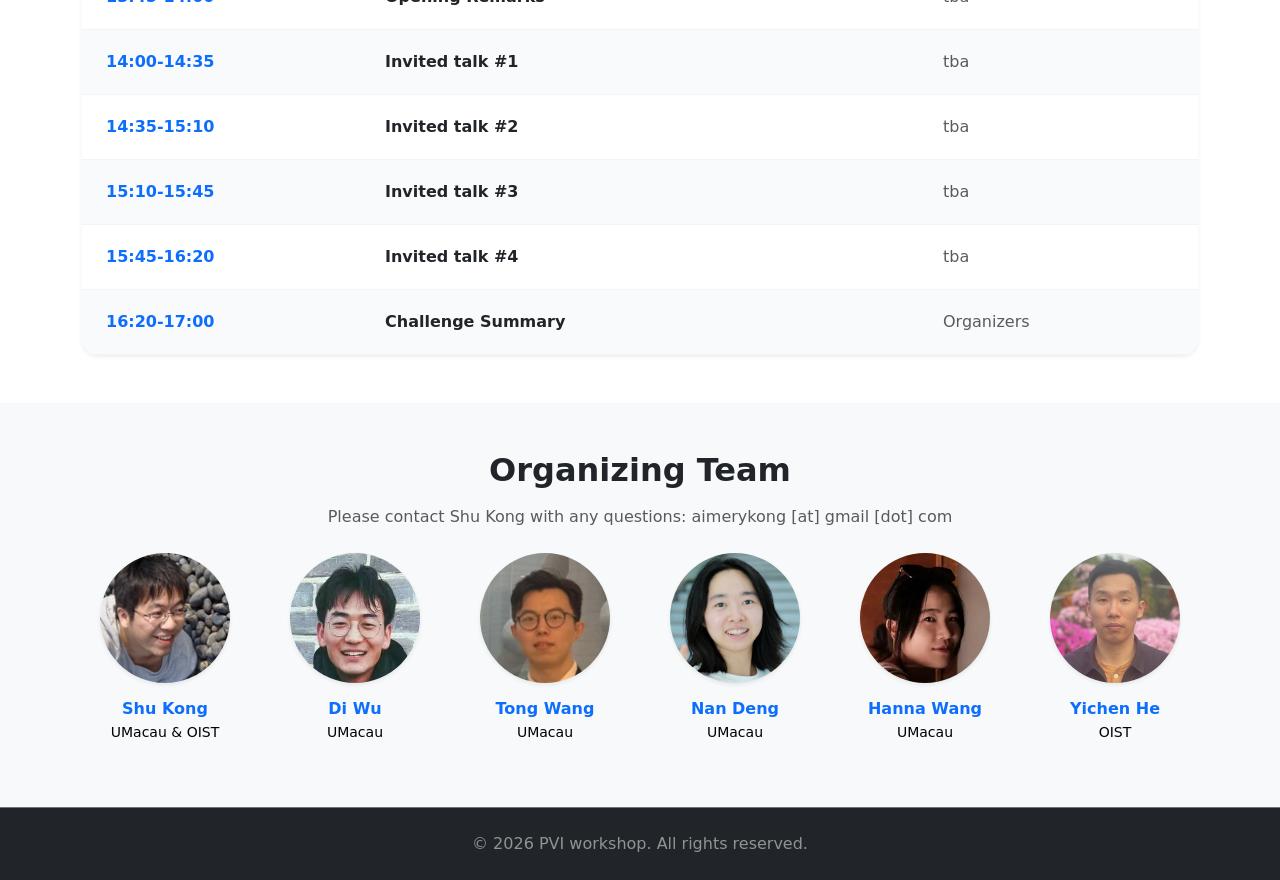
==== commit fc4011dd: "remove register" ====
--- a/index.html
+++ b/index.html
@@ -280,10 +280,10 @@
                             <li class="mb-2">
                                 <i class="bi bi-people-fill text-primary me-2"></i><strong>Team Size:</strong> Solo or Pairs
                             </li>
-                            <li class="mb-2">
+                            <!-- <li class="mb-2">
                                 <i class="bi bi-file-earmark-text text-primary me-2"></i><strong>Registration:</strong> 
                                 <a href="https://docs.google.com/forms/d/e/1FAIpQLSfYFdIjacH3eAB32eN7kWuGYv6YisNajxw6nxyBDcl8UDlvyA/viewform?usp=publish-editor" target="_blank" class="text-decoration-none">Fill out the Google Form</a>
-                            </li>
+                            </li> -->
                             <li class="mb-2">
                                 <i class="bi bi-globe text-primary me-2"></i><strong>Official Page:</strong> 
                                 <a href="https://www.codabench.org/competitions/18336/" target="_blank" class="text-decoration-none">Visit Competition Homepage</a>
@@ -310,10 +310,10 @@
                             <li class="mb-2">
                                 <i class="bi bi-people-fill text-primary me-2"></i><strong>Team Size:</strong> Solo or Pairs
                             </li>
-                            <li class="mb-2">
+                            <!-- <li class="mb-2">
                                 <i class="bi bi-file-earmark-text text-primary me-2"></i><strong>Registration:</strong> 
                                 <a href="#" target="_blank" class="text-decoration-none">Fill out the Google Form</a>
-                            </li>
+                            </li> -->
                             <li class="mb-2">
                                 <i class="bi bi-globe text-primary me-2"></i><strong>Official Page:</strong> 
                                 <a href="#" target="_blank" class="text-decoration-none">Visit Competition Homepage</a>
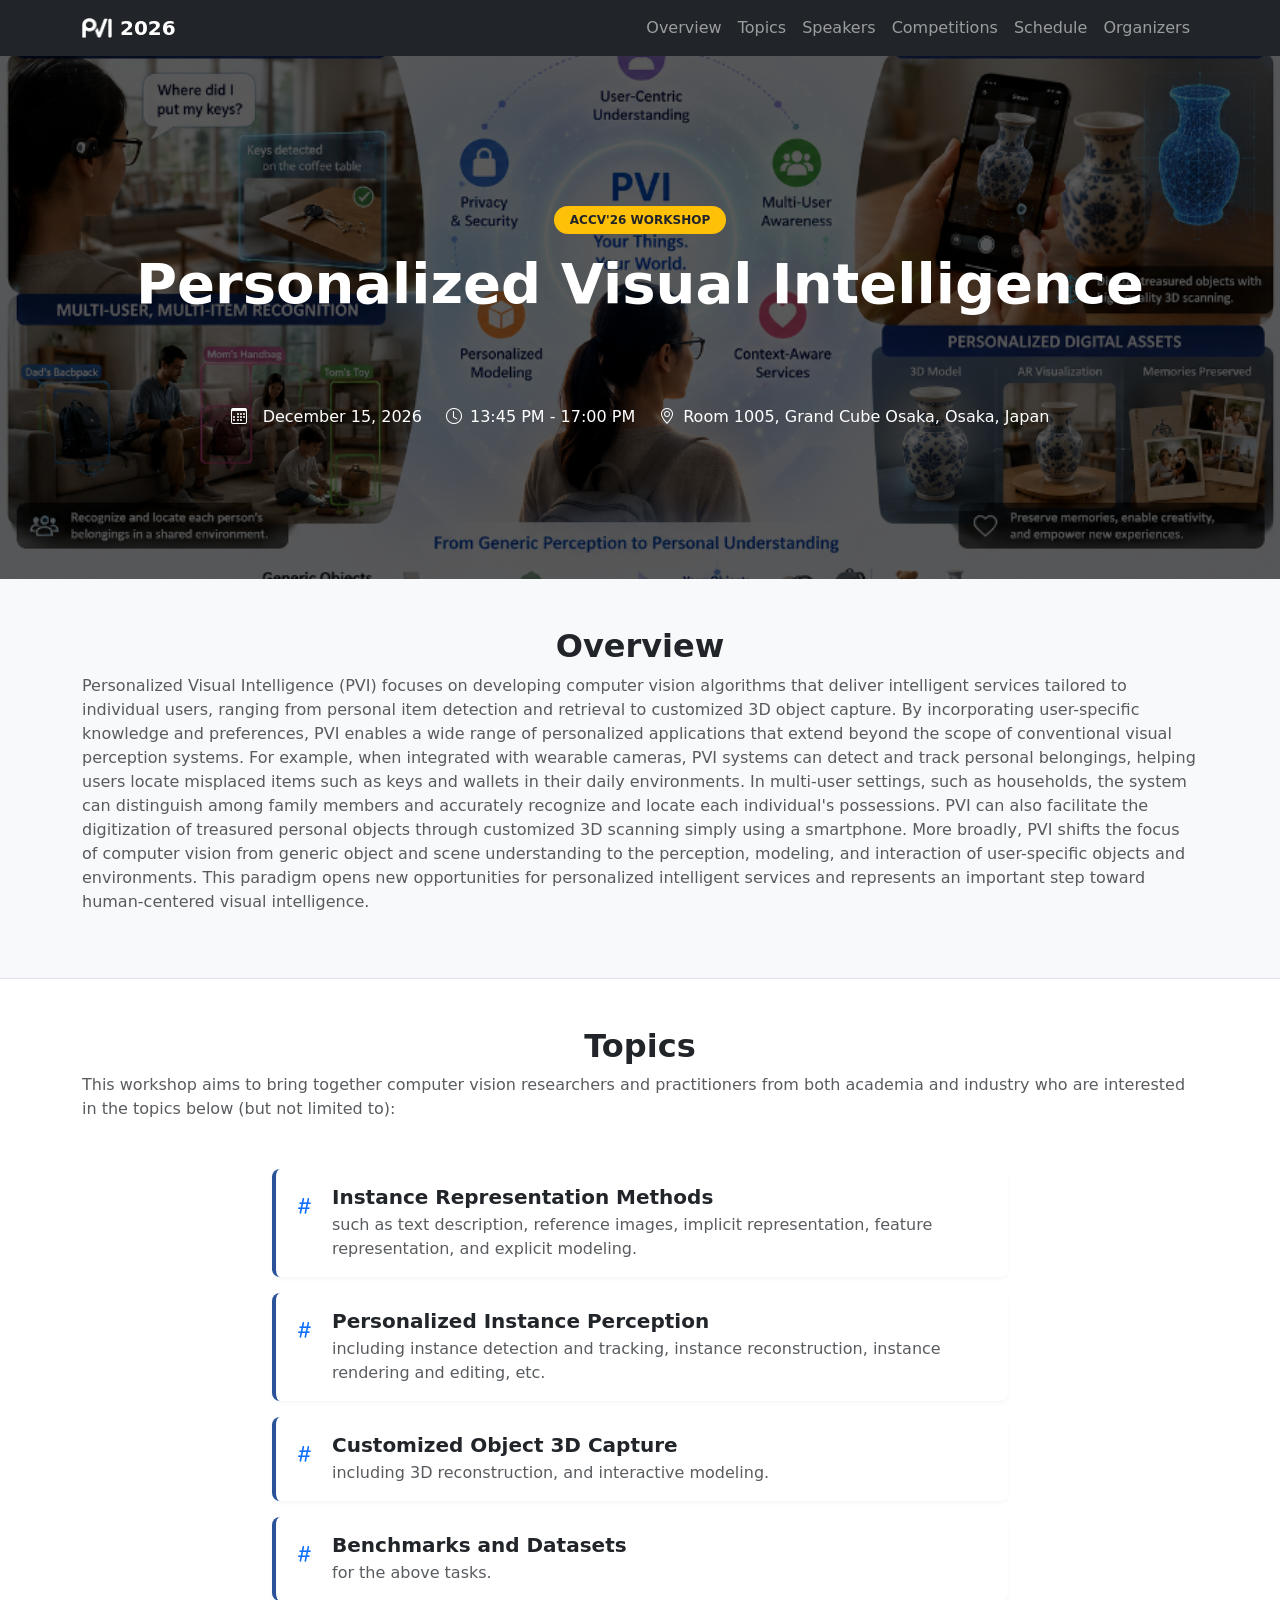
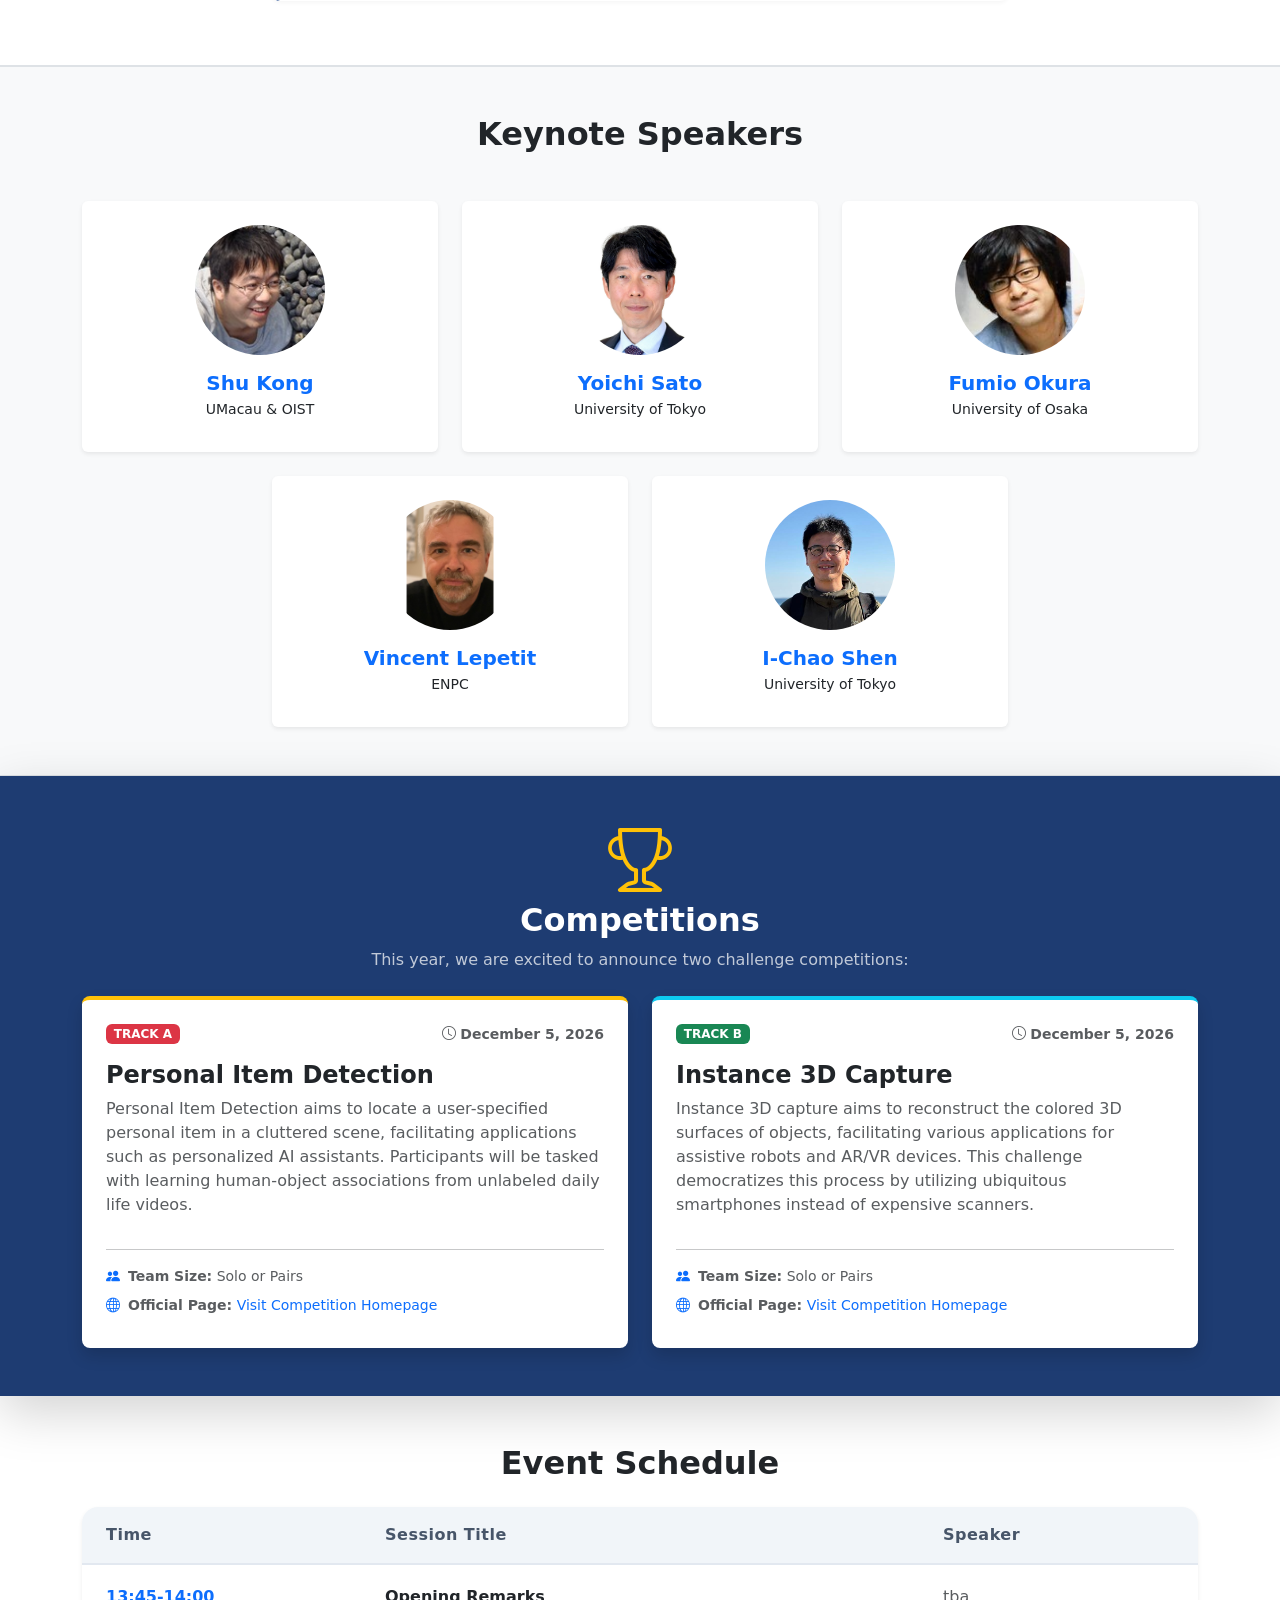
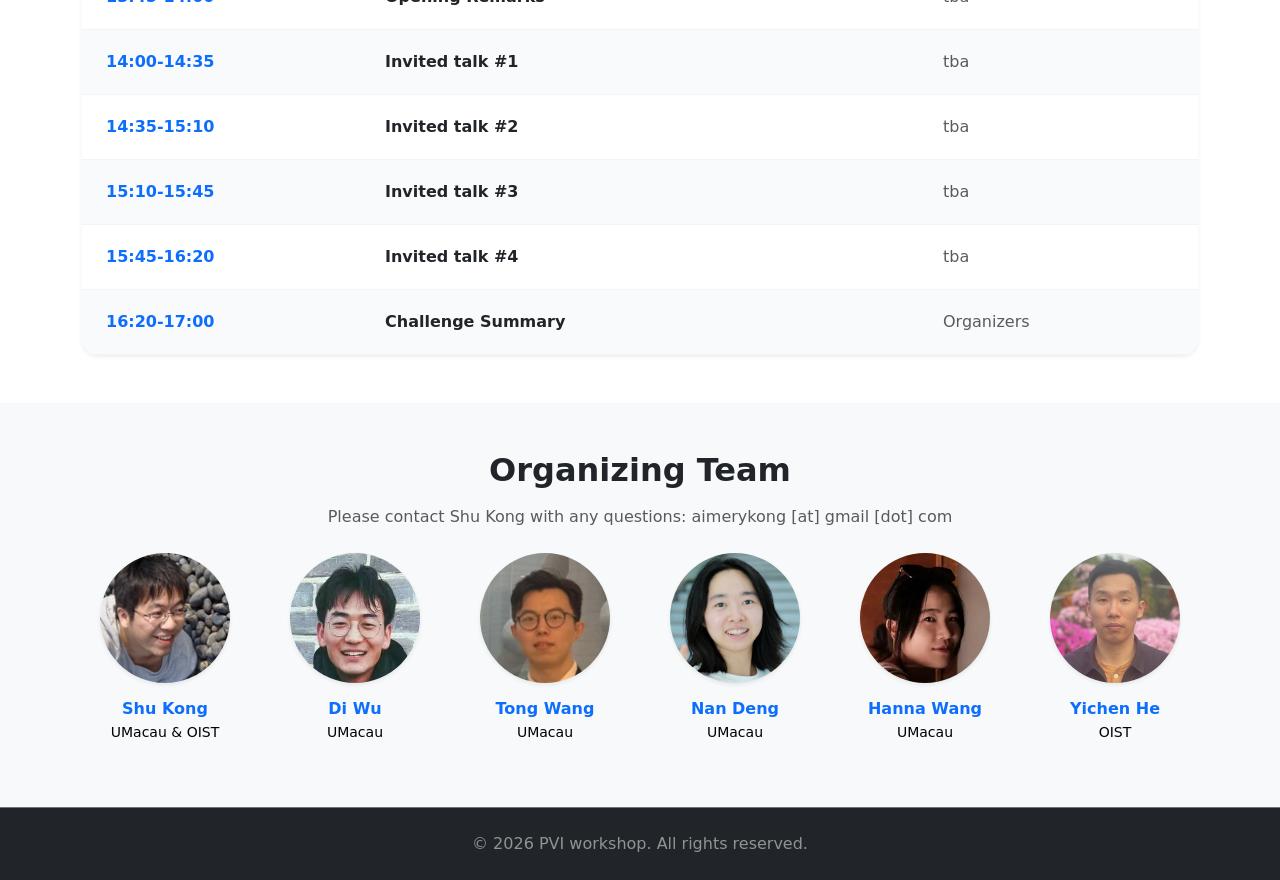
==== commit c9ebfbf3: "release 3D challenge" ====
--- a/index.html
+++ b/index.html
@@ -297,7 +297,7 @@
                     <div class="bg-white text-dark p-4 rounded-3 h-100 d-flex flex-column justify-content-between border-top border-4 border-info shadow">
                         <div class="d-flex justify-content-between align-items-center mb-3">
                             <span class="badge bg-success">TRACK B</span>
-                            <small class="text-muted fw-bold"><i class="bi bi-clock me-1"></i> coming soon</small>
+                            <small class="text-muted fw-bold"><i class="bi bi-clock me-1"></i>December 5, 2026</small>
                         </div>
                         <h4 class="fw-bold mb-2">Instance 3D Capture</h4>
                         <p class="text-muted">
@@ -316,7 +316,7 @@
                             </li> -->
                             <li class="mb-2">
                                 <i class="bi bi-globe text-primary me-2"></i><strong>Official Page:</strong> 
-                                <a href="#" target="_blank" class="text-decoration-none">Visit Competition Homepage</a>
+                                <a href="https://www.codabench.org/competitions/18335/" target="_blank" class="text-decoration-none">Visit Competition Homepage</a>
                             </li>
                         </ul>
                     </div>
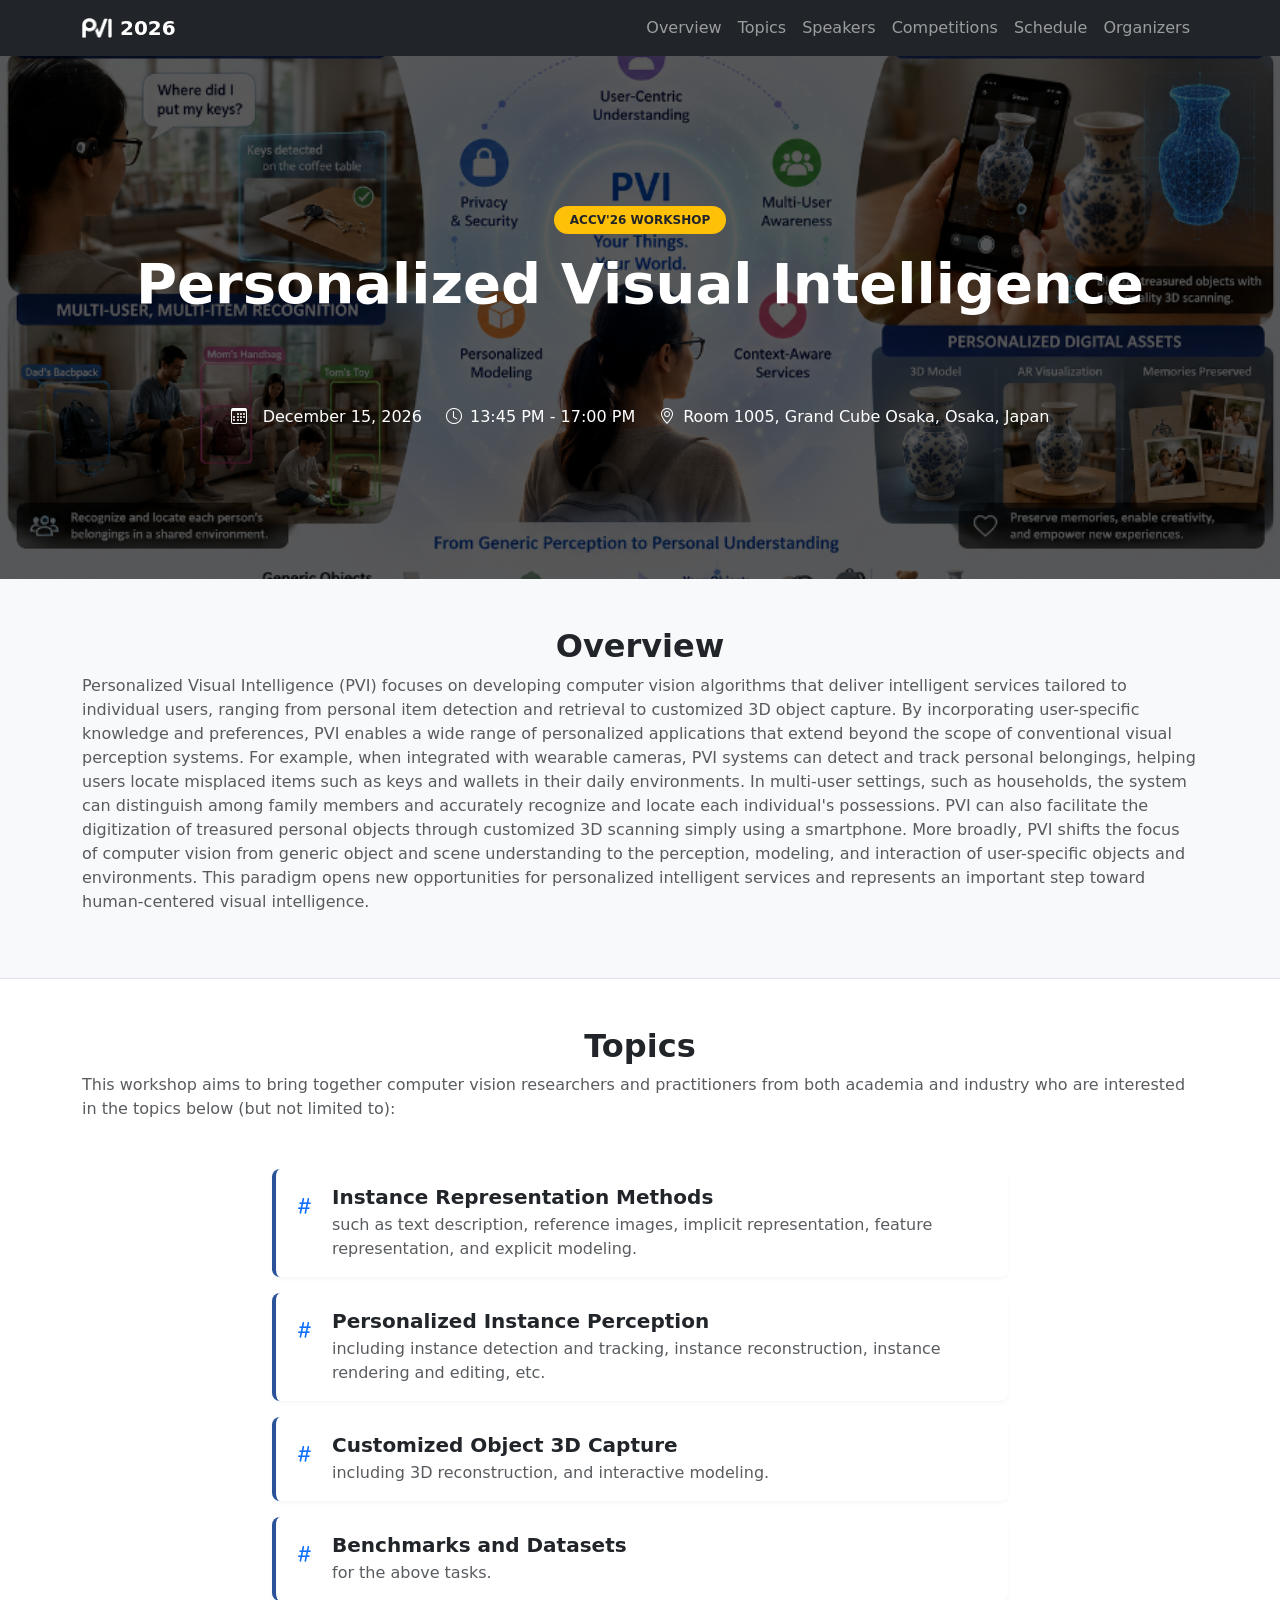
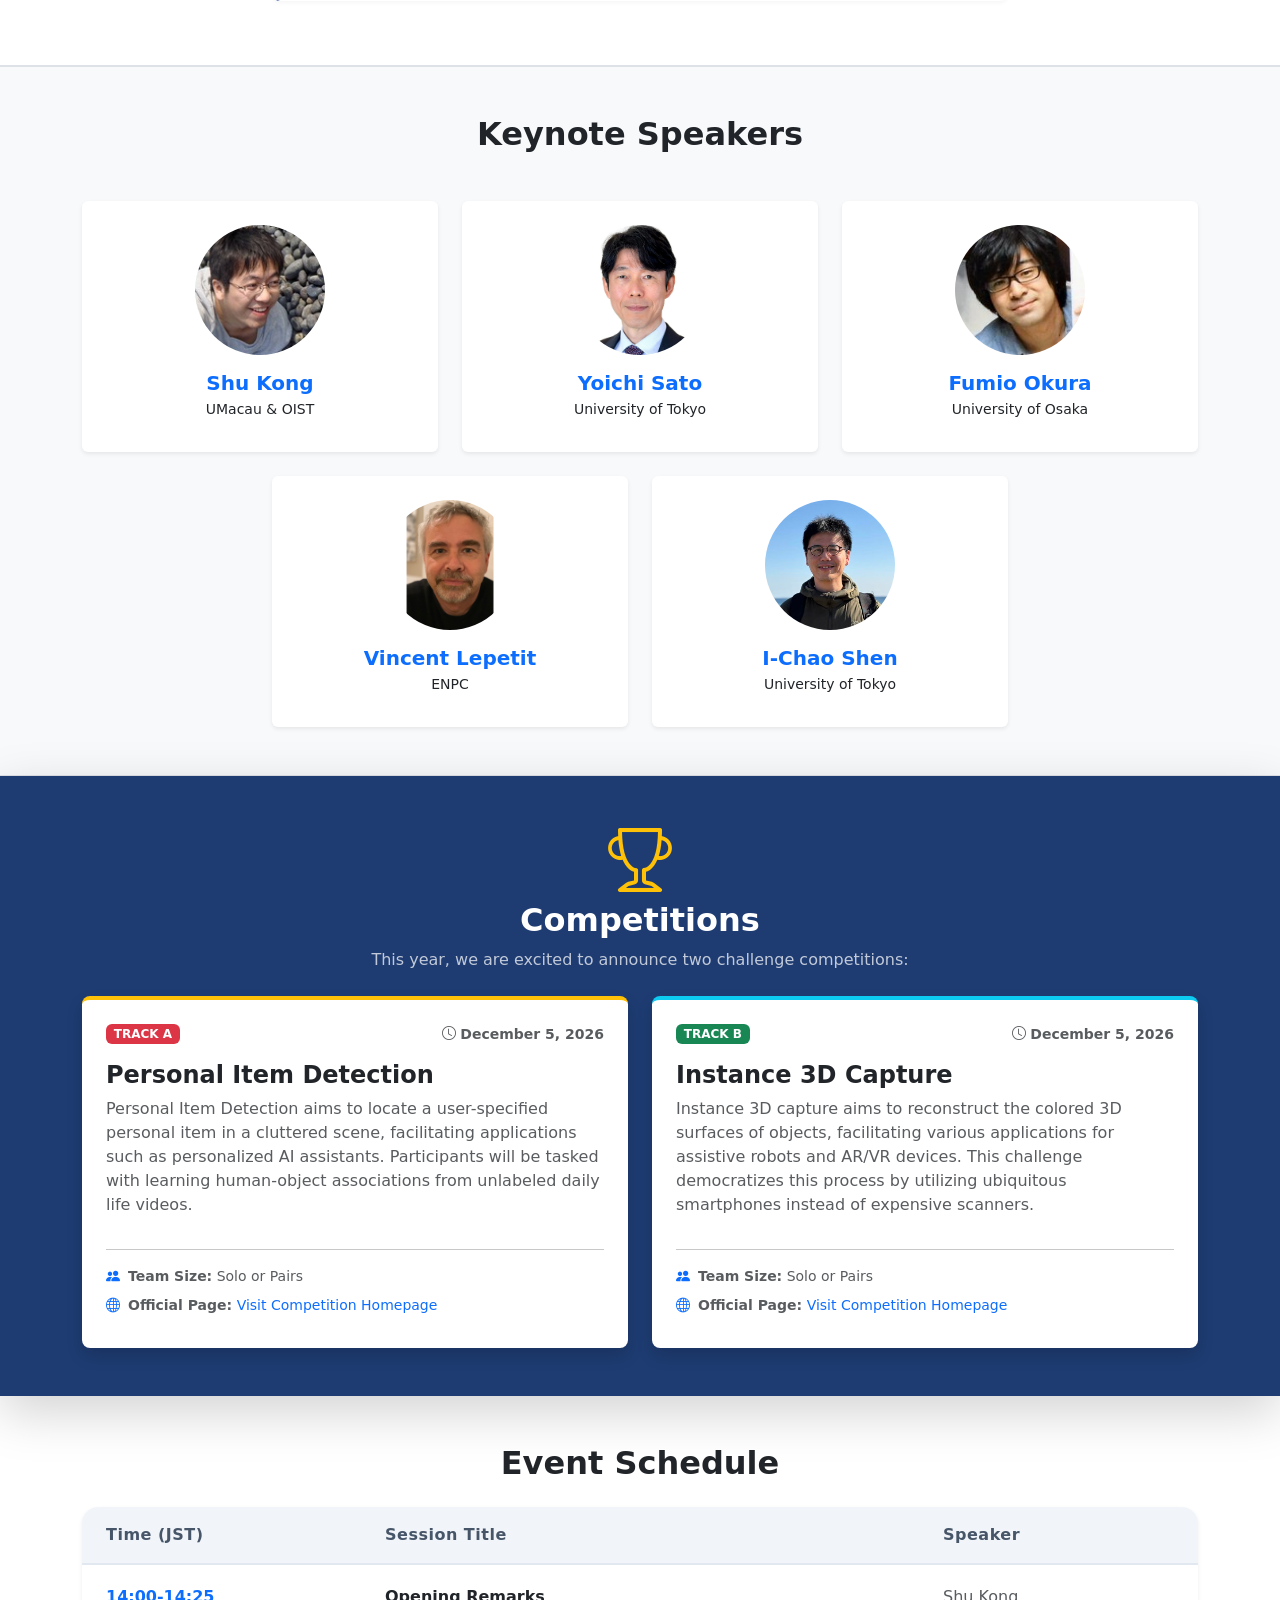
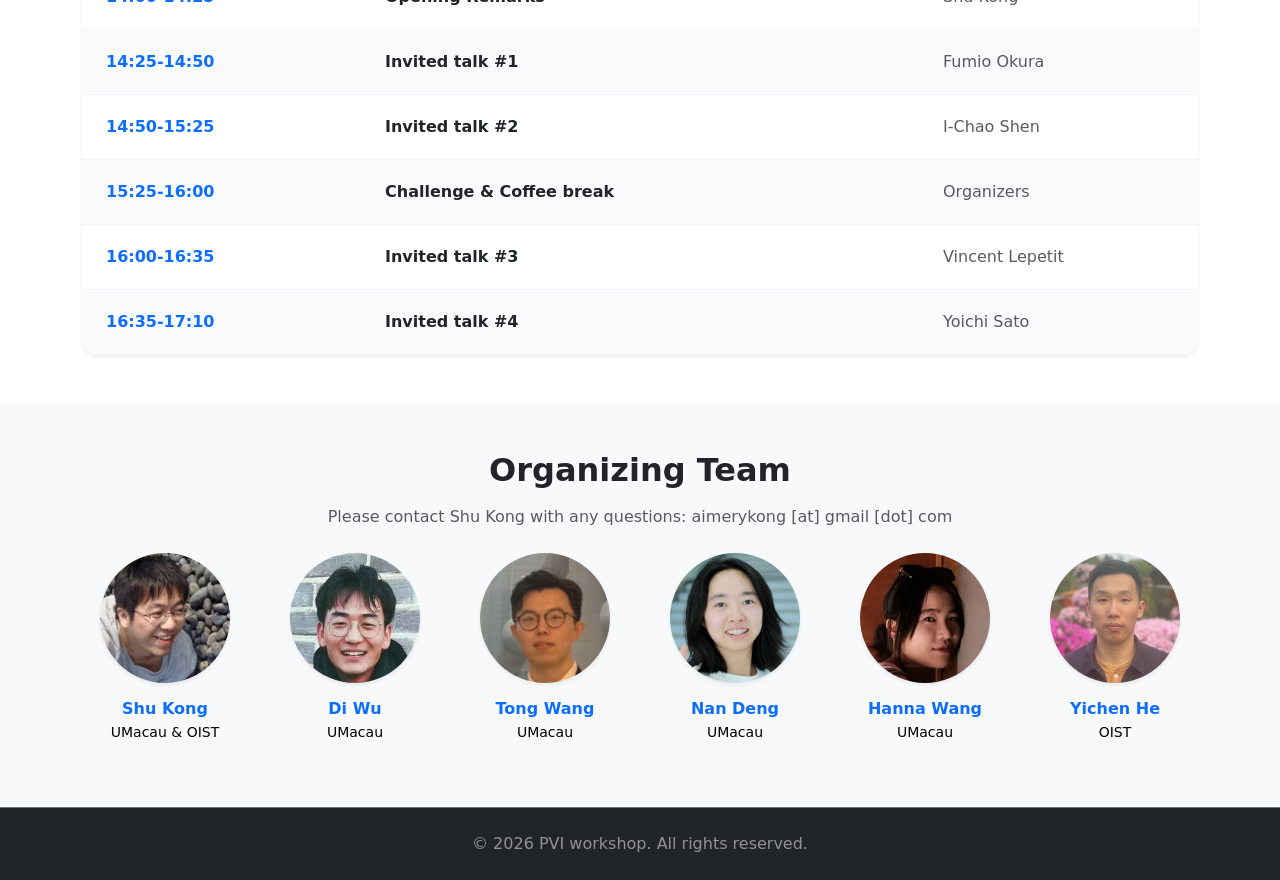
==== commit 4d299a13: "update schedule" ====
--- a/index.html
+++ b/index.html
@@ -333,41 +333,41 @@
                 <table class="table table-hover align-middle mb-0 custom-table-modern">
                     <thead>
                         <tr>
-                            <th style="width: 25%">Time</th>
+                            <th style="width: 25%">Time (JST)</th>
                             <th style="width: 50%">Session Title</th>
                             <th style="width: 25%">Speaker</th>
                         </tr>
                     </thead>
                     <tbody>
                         <tr>
-                            <td class="fw-bold text-primary">13:45-14:00</td>
+                            <td class="fw-bold text-primary">14:00-14:25</td>
                             <td><span class="fw-bold text-dark">Opening Remarks</span></td>
-                            <td><span class="text-muted">tba</span></td>
-                        </tr>
-                        <tr>
-                            <td class="fw-bold text-primary">14:00-14:35</td>
+                            <td><span class="text-muted">Shu Kong</span></td>
+                        </tr>
+                        <tr>
+                            <td class="fw-bold text-primary">14:25-14:50</td>
                             <td><span class="fw-bold text-dark">Invited talk #1</span></td>
-                            <td><span class="text-muted">tba</span></td>
-                        </tr>
-                        <tr>
-                            <td class="fw-bold text-primary">14:35-15:10</td>
+                            <td><span class="text-muted">Fumio Okura</span></td>
+                        </tr>
+                        <tr>
+                            <td class="fw-bold text-primary">14:50-15:25</td>
                             <td><span class="fw-bold text-dark">Invited talk #2</span></td>
-                            <td><span class="text-muted">tba</span></td>
-                        </tr>
-                        <tr>
-                            <td class="fw-bold text-primary">15:10-15:45</td>
+                            <td><span class="text-muted">I-Chao Shen</span></td>
+                        </tr>
+                        <tr>
+                            <td class="fw-bold text-primary">15:25-16:00</td>
+                            <td><span class="fw-bold text-dark">Challenge & Coffee break</span></td>
+                            <td><span class="text-muted">Organizers</span></td>
+                        </tr>
+                        <tr>
+                            <td class="fw-bold text-primary">16:00-16:35</td>
                             <td><span class="fw-bold text-dark">Invited talk #3</span></td>
-                            <td><span class="text-muted">tba</span></td>
-                        </tr>
-                        <tr>
-                            <td class="fw-bold text-primary">15:45-16:20</td>
+                            <td><span class="text-muted">Vincent Lepetit</span></td>
+                        </tr>
+                        <tr>
+                            <td class="fw-bold text-primary">16:35-17:10</td>
                             <td><span class="fw-bold text-dark">Invited talk #4</span></td>
-                            <td><span class="text-muted">tba</span></td>
-                        </tr>
-                        <tr>
-                            <td class="fw-bold text-primary">16:20-17:00</td>
-                            <td><span class="fw-bold text-dark">Challenge Summary</span></td>
-                            <td><span class="text-muted">Organizers</span></td>
+                            <td><span class="text-muted">Yoichi Sato</span></td>
                         </tr>
                     </tbody>
                 </table>
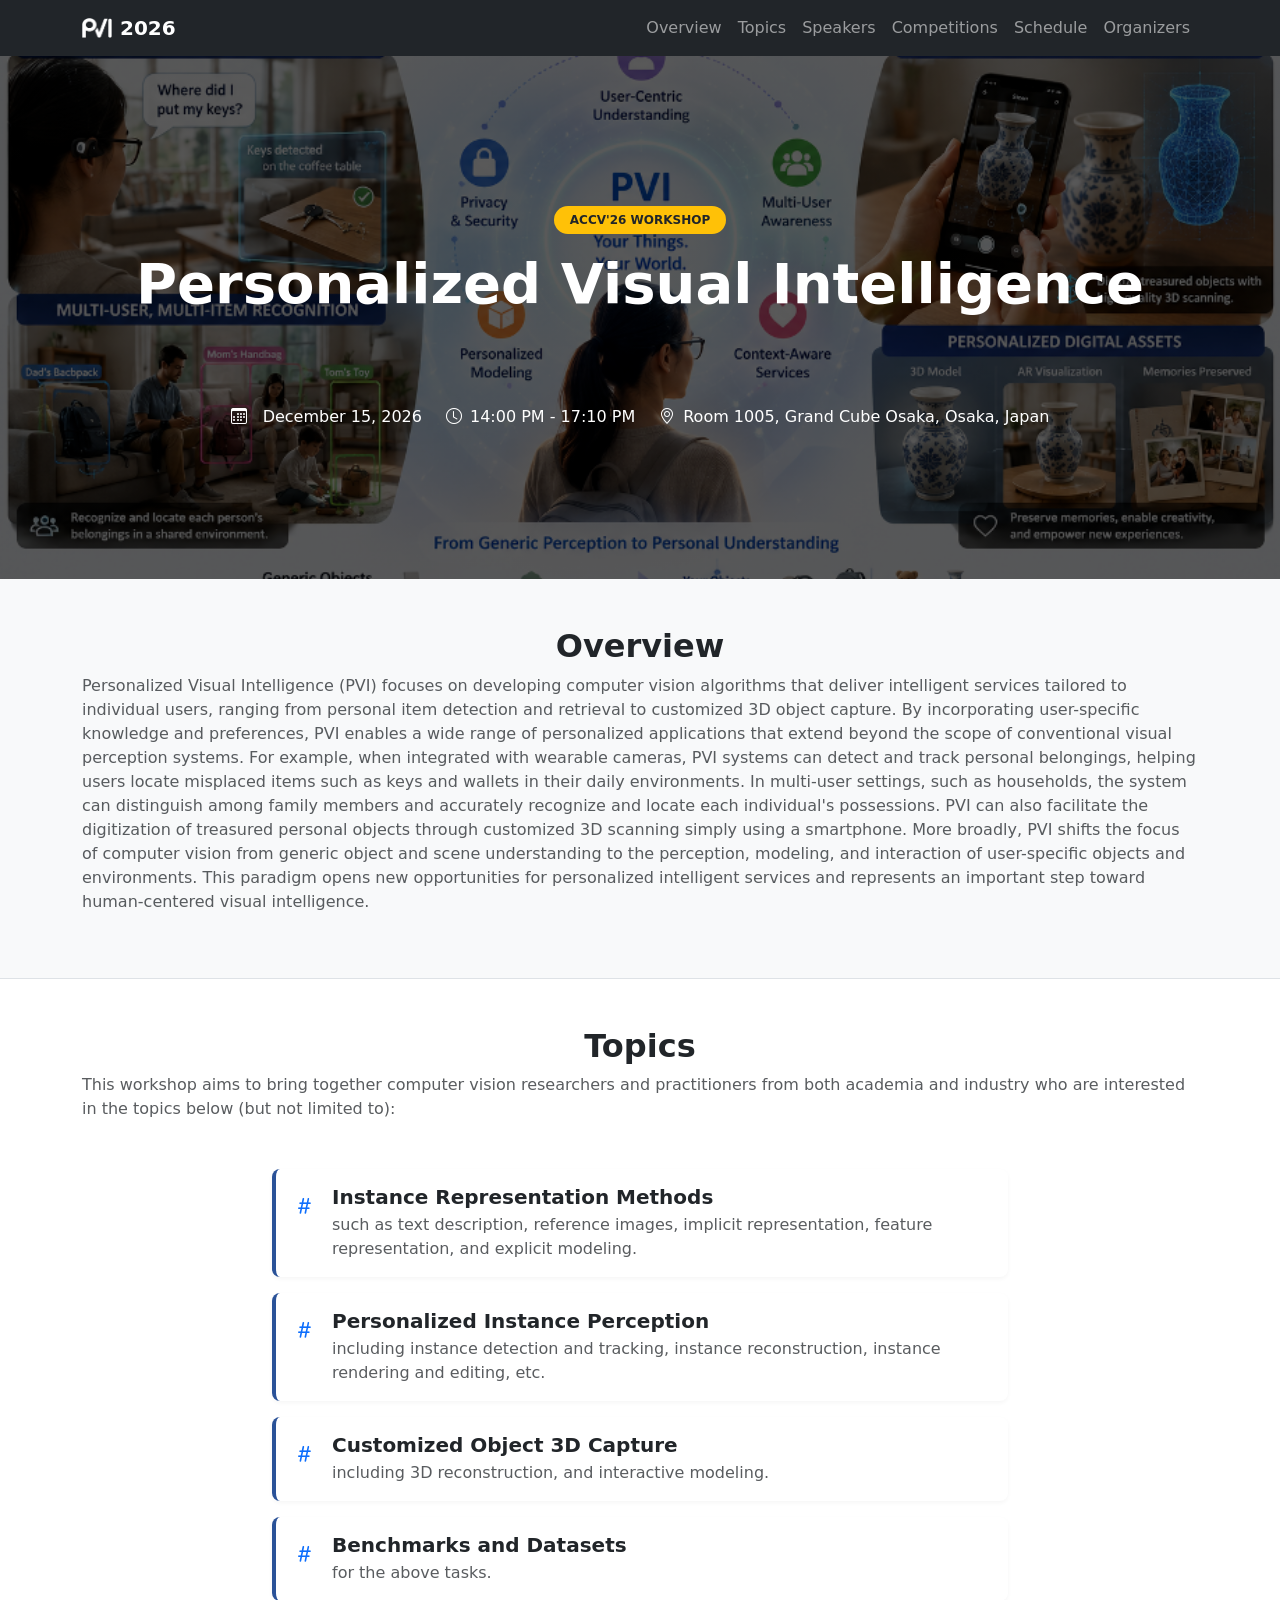
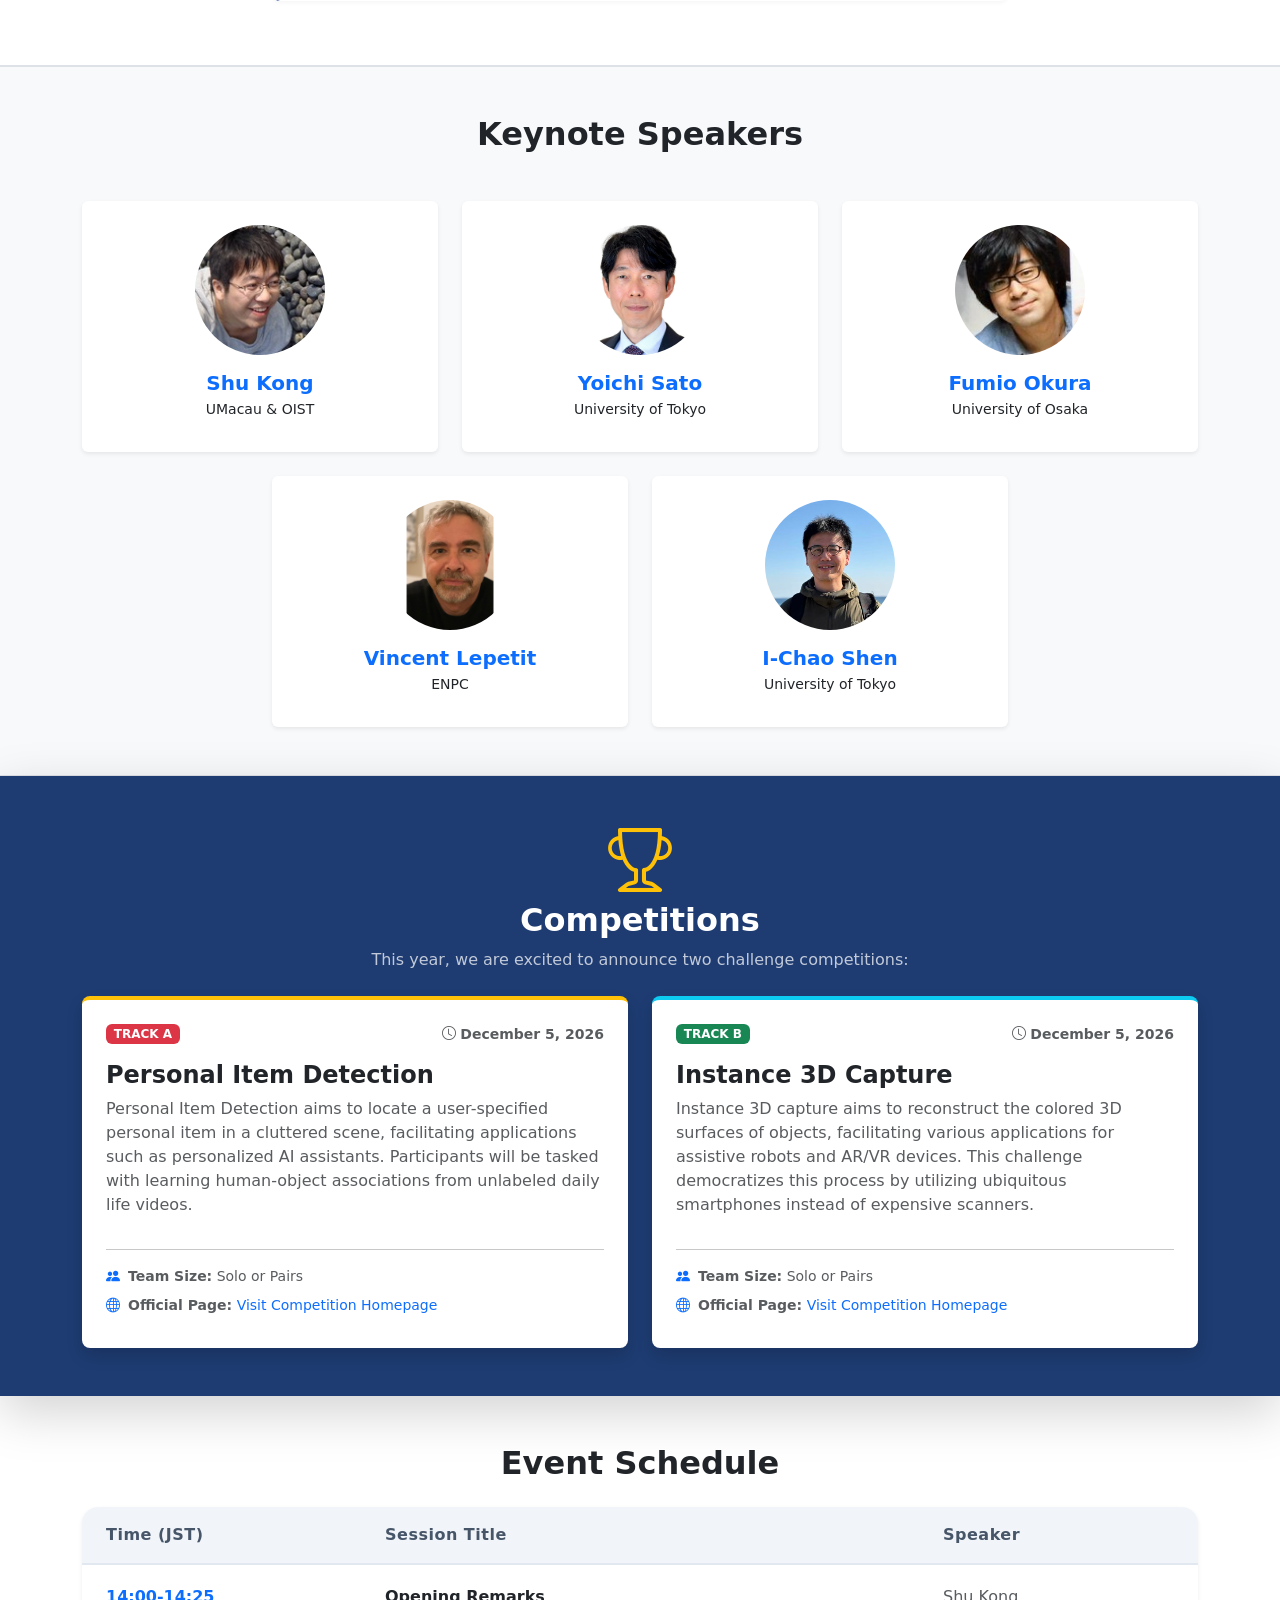
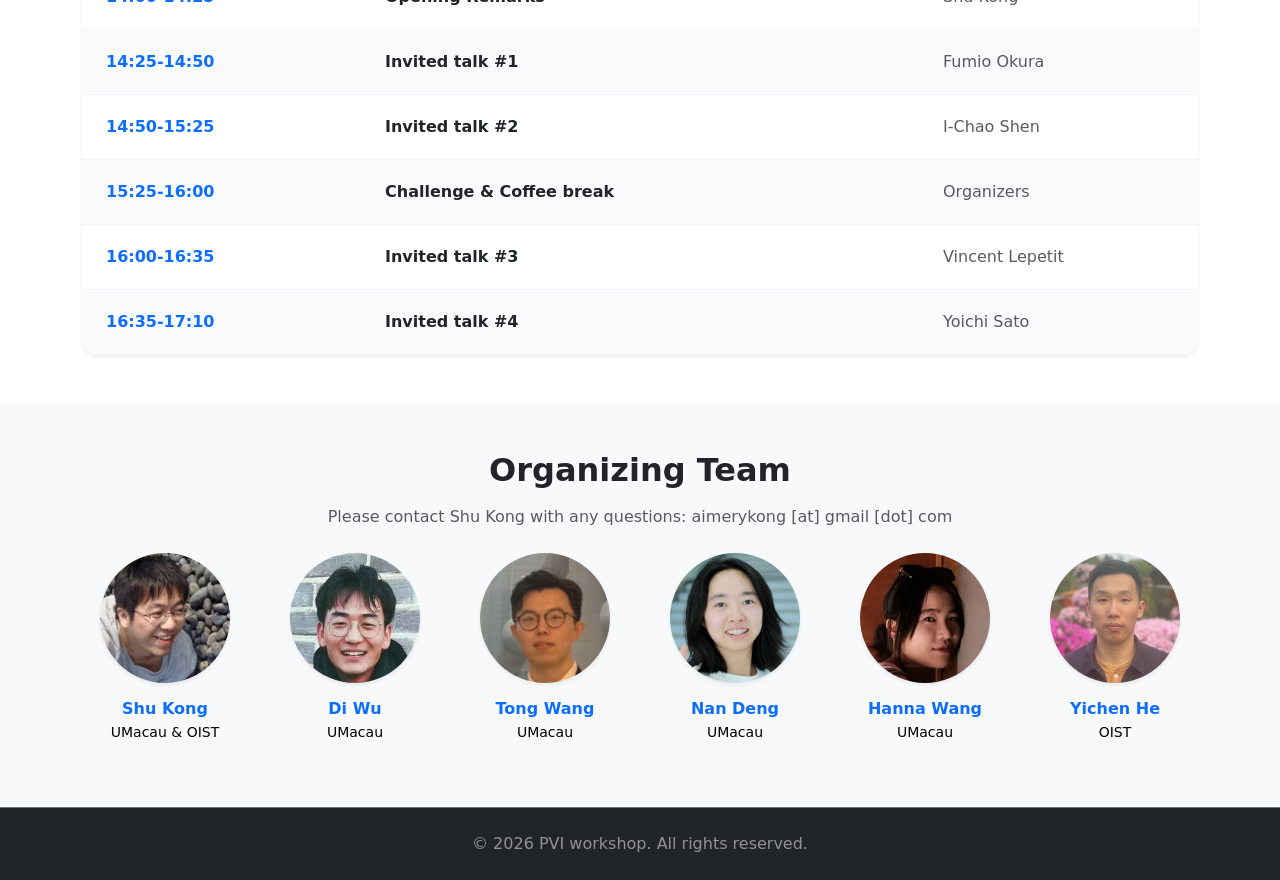
==== commit 0f0b5491: "Update event time" ====
--- a/index.html
+++ b/index.html
@@ -116,7 +116,7 @@
             <br>
             <div class="d-flex justify-content-center gap-4">
                 <div><i class="bi bi-calendar3 me-3"></i>December 15, 2026</div>
-                <div><i class="bi bi-clock me-2"></i>13:45 PM - 17:00 PM</div>
+                <div><i class="bi bi-clock me-2"></i>14:00 PM - 17:10 PM</div>
                 <div><i class="bi bi-geo-alt me-2"></i>Room 1005, Grand Cube Osaka, Osaka, Japan</div>
             </div>
         </div>
@@ -457,4 +457,4 @@
     <!-- Bootstrap 5 JS Bundle with Popper -->
     <script src="https://cdn.jsdelivr.net/npm/bootstrap@5.3.3/dist/js/bootstrap.bundle.min.js"></script>
 </body>
-</html>+</html>
